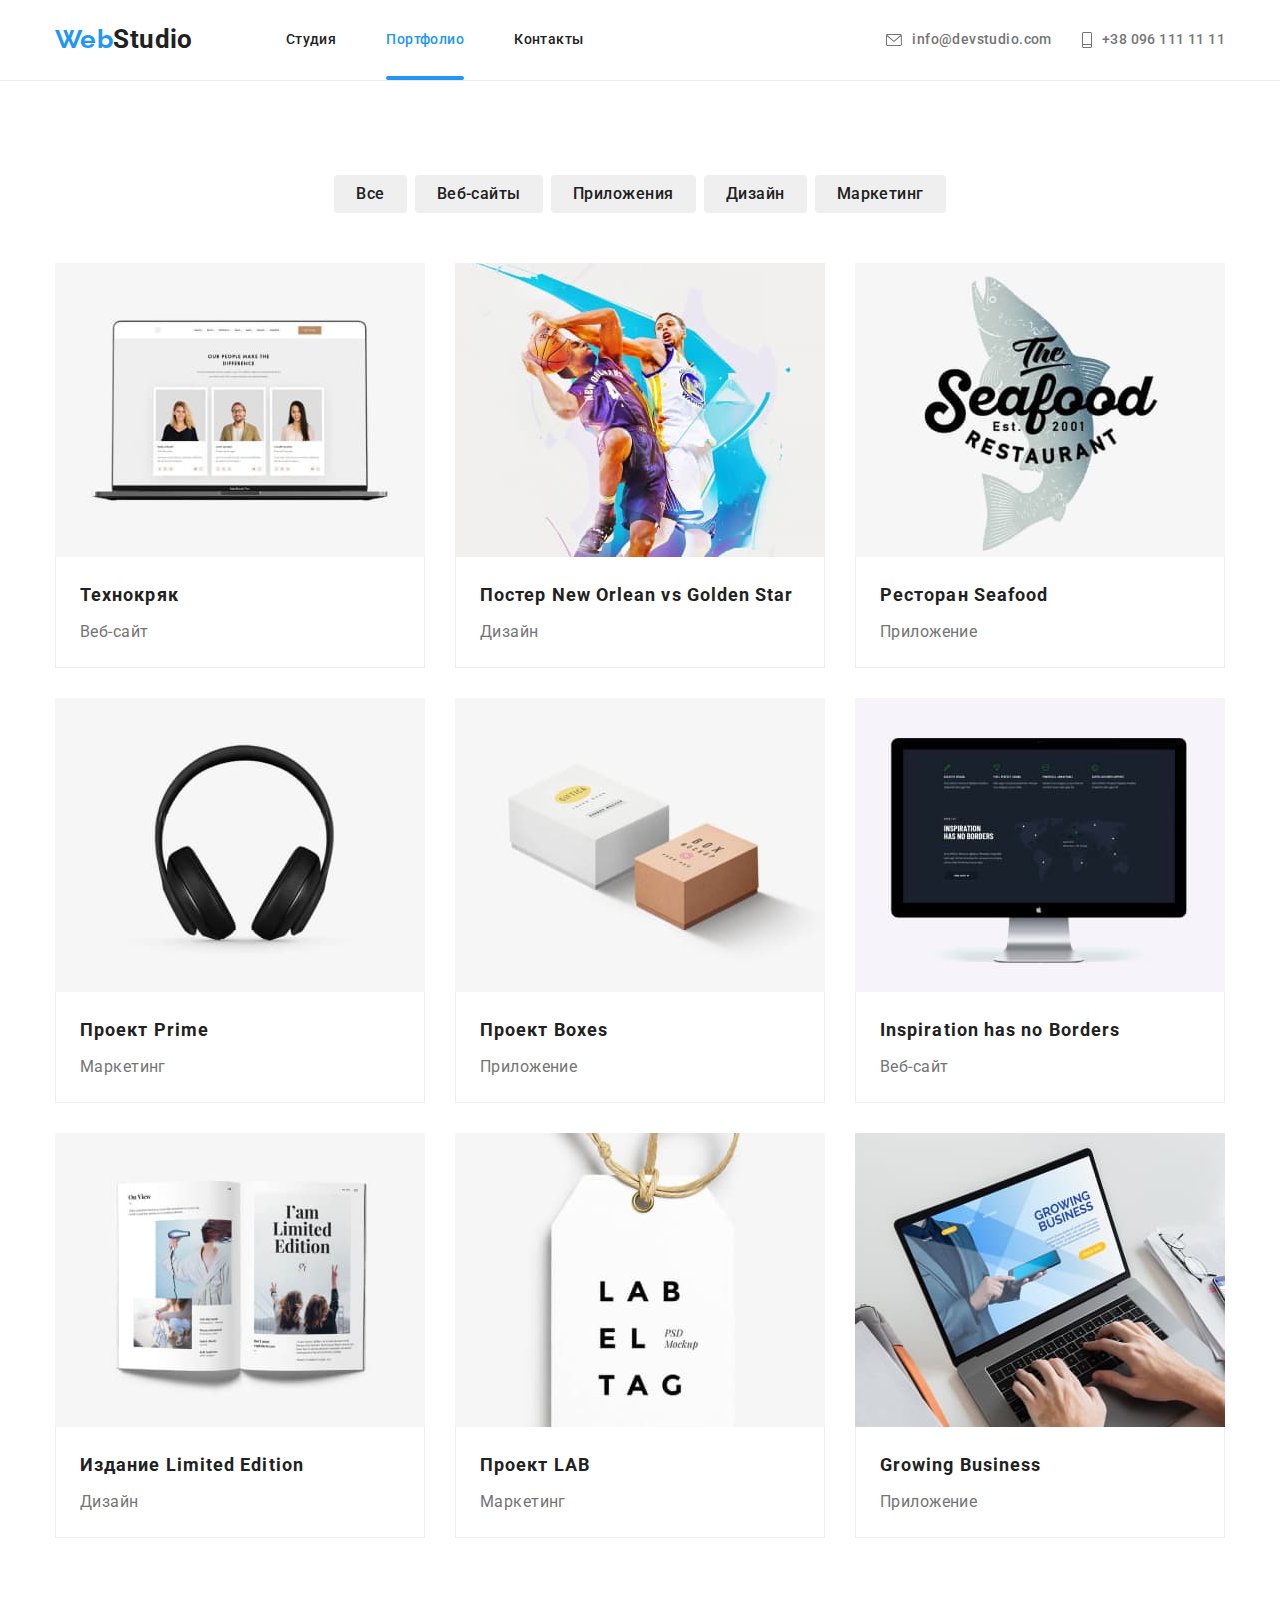
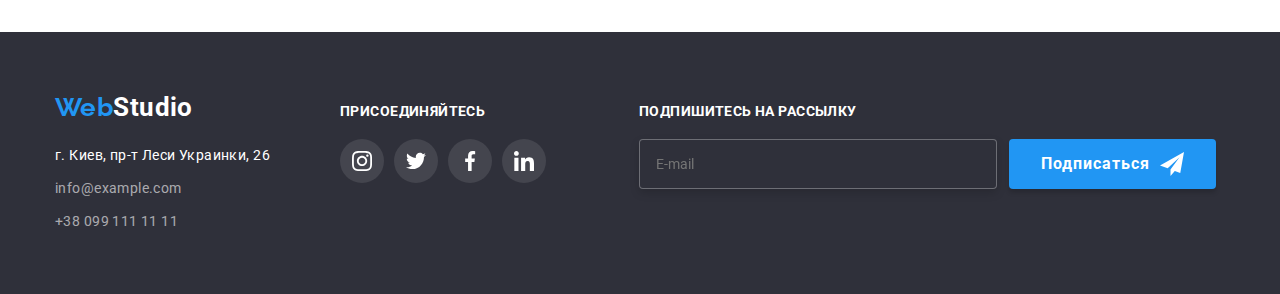
==== portfolio.html @ 6302382a "Clone homework-6" ====
<!DOCTYPE html>
<html lang="en">
<head>
    <meta charset="UTF-8">
    <meta http-equiv="X-UA-Compatible" content="IE=edge">
    <meta name="viewport" content="width=device-width, initial-scale=1.0">
    <title>Портфолио</title>
    <link rel="stylesheet" href="https://cdnjs.cloudflare.com/ajax/libs/modern-normalize/1.1.0/modern-normalize.min.css">
    <link rel="preconnect" href="https://fonts.googleapis.com">
    <link rel="preconnect" href="https://fonts.gstatic.com" crossorigin>
    <link href="https://fonts.googleapis.com/css2?family=Roboto:wght@400;500;700;900&display=swap" rel="stylesheet">
    <!--Тут вот походу трабл і не треба цього це лишнє можна кажись обєднати з фонтом Robot але поки лишу так як є-->
    <link rel="preconnect" href="https://fonts.googleapis.com">
    <link rel="preconnect" href="https://fonts.gstatic.com" crossorigin>
    <link href="https://fonts.googleapis.com/css2?family=Raleway:wght@700&family=Roboto:wght@400;500;700;900&display=swap" rel="stylesheet">
    <link rel="stylesheet" href="./css/style.css">
</head>
<body>
    <!--Шапка Сайта-->
    <header class="page-header portfolio">
        <div class="container">
            <nav class="main-nav">
                <a href="./index.html" class="logo">
                    <span class="logo-title">Web</span>Studio
                </a>

                <ul class="site-nav list">
                    <li class="item"><a href="./index.html" class="link ">Студия</a></li>
                    <li class="item"><a href="./portfolio.html" class="link current">Портфолио</a></li>
                    <li class="item"><a href="" class="link">Контакты</a></li>
                </ul>
            </nav>
            <!--Поле адресу-->
                <ul class="auth-nav list">
                    <li class="item"><a href="mailto:info@example.com" class="link adres">
                            <svg class="icon icon-email">
                                <use href="./images/symbol-defs.svg#icon-email"></use>
                            </svg>
                            info@devstudio.com</a></li>
                    <li class="item"><a href="tel:+380991111111" class="link tel">
                            <svg class="icon icon-phone">
                                <use href="./images/symbol-defs.svg#icon-phone"></use>
                            </svg>
                            +38 096 111 11 11</a></li>
                </ul>
            </div>
    </header>
    
    
    <!--Головний контент-->
    <main>
        <section class="section">
        <!--Кнопки категорій-->
        <div class="container categories-button">
            <h1 class="title primary-title">Меню Категорій</h1>
            <ul class="categories list">
                <!--Можливо не потрібно але я залишу тут-->
                <li class="item">
                    <button type="button" class="button secondary">
                        Все
                    </button>
                </li>
                <li class="item">
                    <button type="button" class="button secondary">
                        Веб-сайты
                    </button>
                </li>
                <li class="item">
                    <button type="button" class="button secondary">
                        Приложения
                    </button>
                </li>
                <li class="item">
                    <button type="button" class="button secondary">
                        Дизайн
                    </button>
                </li>
                <li class="item">
                    <button type="button" class="button secondary">
                        Маркетинг
                    </button>
                </li>
            </ul>
        </div>
        
        
        <!--Список Фото-Опис-->
        <div class="container cards-description">
            <ul class="cards list">
                <li class="item">
                    <a href="" class="card-link link">
                        <div class="card-label">
                            <img src="./images/portfolio/01.jpg" alt="Laptop" width="370">
                            
                            <p class="text">
                                Технокряк это современная площадка распространения коронавируса. Компании используют эту платформу для цифрового
                                шпионажа и атак на защищённые сервера конкурентов.
                            </p>
                        </div>

                        <div class="cards-wraper">
                            <h2 class="title">Технокряк</h2>
                            <p>Веб-сайт</p>
                        </div>
                    </a>
                </li>
                <li class="item">
                    <a href="" class="card-link link">
                        <div class="card-label">
                            <img src="./images/portfolio/02.jpg" alt="Два парня играют в баскетбол" width="370">
                            
                            <p class="text">
                                Технокряк это современная площадка распространения коронавируса. Компании используют эту платформу для цифрового
                                шпионажа и атак на защищённые сервера конкурентов.
                            </p>
                        </div>

                        <div class="cards-wraper">
                            <h2 class="title">Постер New Orlean vs Golden Star</h2>
                            <p>Дизайн</p>
                        </div>
                    </a>
                </li>
                <li class="item">
                    <a href="" class="card-link link">
                    <div class="card-label">
                        <img src="./images/portfolio/03.jpg" alt="Изображения рибы" width="370">
                    
                        <p class="text">
                            Технокряк это современная площадка распространения коронавируса. Компании используют эту платформу для цифрового
                            шпионажа и атак на защищённые сервера конкурентов.
                        </p>
                    </div>

                    <div class="cards-wraper">
                        <h2 class="title">Ресторан Seafood</h2>
                        <p>Приложение</p>
                    </div>
                    </a>
                </li>
                <li class="item">
                    <a href="" class="card-link link">
                    
                        <div class="card-label">
                            <img src="./images/portfolio/04.jpg" alt="Наушникы" width="370">
                            
                            <p class="text">
                                Технокряк это современная площадка распространения коронавируса. Компании используют эту платформу для цифрового
                                шпионажа и атак на защищённые сервера конкурентов.
                            </p>
                        </div>

                        <div class="cards-wraper">
                            <h2 class="title">Проект Prime</h2>
                            <p>Маркетинг</p>
                        </div>
                    </a>
                </li>
                <li class="item">
                    <a href="" class="card-link link">
                    <div class="card-label">
                            <img src="./images/portfolio/05.jpg" alt="Две коробкы" width="370">
                            
                            <p class="text">
                                Технокряк это современная площадка распространения коронавируса. Компании используют эту платформу для цифрового
                                шпионажа и атак на защищённые сервера конкурентов.
                            </p>
                        </div>

                        <div class="cards-wraper">
                            <h2 class="title">Проект Boxes</h2>
                            <p>Приложение</p>
                        </div>
                    </a>
                </li>
                <li class="item">
                    <a href="" class="card-link link">
                    <div class="card-label">
                            <img src="./images/portfolio/06.jpg" alt="Екран макбука" width="370">
                            
                            <p class="text">
                                Технокряк это современная площадка распространения коронавируса. Компании используют эту платформу для цифрового
                                шпионажа и атак на защищённые сервера конкурентов.
                            </p>
                        </div>
                        <div class="cards-wraper">
                            <h2 class="title">Inspiration has no Borders</h2>
                            <p>Веб-сайт</p>
                        </div>
                    </a>
                </li>
                <li class="item">
                    <a href="" class="card-link link">
                        <div class="card-label">
                            <img src="./images/portfolio/07.jpg" alt="Книга" width="370">
                            
                            <p class="text">
                                Технокряк это современная площадка распространения коронавируса. Компании используют эту платформу для цифрового
                                шпионажа и атак на защищённые сервера конкурентов.
                            </p>
                        </div>

                        <div class="cards-wraper">
                            <h2 class="title">Издание Limited Edition</h2>
                            <p>Дизайн</p>
                        </div>
                    </a>
                </li>
                <li class="item">
                    <a href="" class="card-link link">
                    <div class="card-label">
                            <img src="./images/portfolio/08.jpg" alt="Картка бренда" width="370">
            
                            <p class="text">
                                Технокряк это современная площадка распространения коронавируса. Компании используют эту платформу для цифрового
                                шпионажа и атак на защищённые сервера конкурентов.
                            </p>
                        </div>
                    <div class="cards-wraper">
                        <h2 class="title">Проект LAB</h2>
                        <p>Маркетинг</p>
                    </div>
                    </a>
                </li>
                <li class="item">
                    <a href="" class="card-link link">
                    <div class="card-label">
                            <img src="./images/portfolio/09.jpg" alt="Печатает на ноутбуке" width="370">
                            
                            <p class="text">
                                Технокряк это современная площадка распространения коронавируса. Компании используют эту платформу для цифрового
                                шпионажа и атак на защищённые сервера конкурентов.
                            </p>
                        </div>
                    <div class="cards-wraper">
                        <h2 class="title">Growing Business</h2>
                        <p>Приложение</p>
                    </div>
                    </a>
                </li>
            </ul>
        </div>
        </section>




    </main>

    <!--Футер-->
    <footer class="footer">
        <div class="container">
            <div class="logo-address">
                <a href="./index.html" class="logo">
                    <span class="logo-title">Web</span>Studio
                </a>
    
                <address class="foot">
                    <span class="footer-address">г. Киев, пр-т Леси Украинки, 26</span>
                    <a href="mailto:info@example.com" class="link adres">info@example.com</a>
                    <a href="tel:+380991111111" class="link tel">+38 099 111 11 11</a>
                </address>
            </div>
    
    
            <!--Приєднуйтесь-->
            <div class="join">
                <h2 class="title">
                    присоединяйтесь
                </h2>
    
                <ul class="join-list">
                    <a href="" class="link">
                        <svg class="icon">
                            <use href="./images/symbol-defs.svg#icon-instagram"></use>
                        </svg>
                    </a>
                    <a href="" class="link">
                        <svg class="icon">
                            <use href="./images/symbol-defs.svg#icon-twitter"></use>
                        </svg>
                    </a>
                    <a href="" class="link">
                        <svg class="icon">
                            <use href="./images/symbol-defs.svg#icon-facebook"></use>
                        </svg>
                    </a>
                    <a href="" class="link">
                        <svg class="icon">
                            <use href="./images/symbol-defs.svg#icon-linkedin"></use>
                        </svg>
                    </a>
                </ul>
            </div>

            <!--Подпишитесь-->
            <div class="submit">
                <h2 class="title">
                    подпишитесь на рассылку
                </h2>
            
                <form name="signup" class="signup">
                    <input type="email" name="email" placeholder="E-mail">
            
                    <button class="button primary" type="submit">
                        Подписаться
                        <svg class="icon">
                            <use href="./images/symbol-defs.svg#telegram"></use>
                        </svg>
                    </button>
                </form>
            </div>
            
        </div>
    </footer>
</body>
</html>
---- css/style.css ----
/* цвет основного текста */
/* вторичный цвет текста */
/* белый */
/* акцент # */
/* вторичный цвет фона ; */

/*Кольори*/
:root {
  --primary-text-color: #757575;
  --title-text-color: #212121;
  --accent-color: #2196f3;
  --primary-white-color: #ffffff;
  --secondary-bg-color: #f5f4fa;
  --first-bg-color: #2f303a;
  --footer-address-color: rgba(255, 255, 255, 0.6);
  --hero-gradient: rgba(47, 48, 58, 0.4);
  --primary-icon-color: #afb1b8;
  --secondary-icon-color: rgba(255, 255, 255, 0.1);
  --before-element-is: rgba(33, 150, 243, 1);
  --label-bg: rgba(47, 48, 58, 0.8);
  --overlay: rgba(0, 0, 0, 0.2);
  --cards-overlay: rgba(33, 150, 243, 0.9);
}

/*Шрифти для текстів та кольори*/
body {
  background-color: var(--primary-white-color);
  color: var(--primary-text-color);

  font-family: "Roboto", sans-serif;
  font-size: 14px;
  line-height: 1.71;
  letter-spacing: 0.03em;
}

/*Утиліта*/
.list {
  padding: 0;
  margin: 0;
  list-style: none;
}

.link {
  text-decoration: none;
}

img {
  display: block;
}

/*Костиль але хз як правильно забрати*/
body li {
  list-style-type: none;
}

/*Обнуляю всі відступи стандартні*/
ul {
  padding: 0px;
  margin: 0px;
}

h1,
h2,
h3,
h4,
h5,
h6 {
  margin: 0px;
}

p {
  margin: 0px;
}

.container {
  margin-left: auto;
  margin-right: auto;
  width: 1200px;
  padding-left: 15px;
  padding-right: 15px;
}

.section {
  padding-top: 94px;
  padding-bottom: 94px;
}

/*Logo*/
.logo {
  color: var(--title-text-color);
  font-family: "Roboto";
  font-weight: 700;

  font-size: 26px;
  line-height: 1.2;
  text-decoration: none;
}

.logo > span {
  color: var(--accent-color);
  font-family: "Raleway", sans-serif;
  font-weight: 700;
}

/*Header*/
.site-nav .link {
  color: var(--title-text-color);

  font-weight: 500;
  font-size: 14px;
  line-height: 1.2;
}

.site-nav .link:hover,
.site-nav .link:focus {
  color: var(--accent-color);

  transition-duration: 250ms;
  transition-timing-function: cubic-bezier(0.4, 0, 0.2, 1);
}

/*Роблю лінію під текстом*/
.site-nav .item {
  position: relative;
}

.site-nav .link::after {
  content: "";
  position: absolute;
  bottom: -28px;
  left: 0;

  width: 100%;
  border: 2px solid var(--before-element-is);
  border-radius: 2px;

  opacity: 0;
}

.site-nav .link:hover::after,
.site-nav .link:focus::after {
  opacity: 1;
}

.site-nav .link.current {
  color: var(--accent-color);
}

.site-nav .link.current::after,
.site-nav .link.current::after {
  opacity: 1;
}

.auth-nav .link {
  color: var(--primary-text-color);

  font-weight: 500;
  font-size: 14px;
  line-height: 1.2;
}

.auth-nav .link:hover,
.auth-nav .link:focus {
  color: var(--accent-color);

  transition-duration: 250ms;
  transition-timing-function: cubic-bezier(0.4, 0, 0.2, 1);
}

.page-header {
  display: flex;
  align-items: center;

  padding-top: 24px;
  padding-bottom: 25px;
}

.page-header .container {
  display: flex;
}

.main-nav {
  display: flex;
  align-items: center;
}

.main-nav .logo {
  margin-right: 93px;
}

.site-nav {
  display: flex;
}

.site-nav .item {
  margin-right: 50px;
}

.site-nav .item:last-child {
  margin-right: 0px;
}

.auth-nav {
  display: flex;

  align-items: center;

  margin-left: auto;
}

.auth-nav .item {
  margin-right: 30px;
}

.auth-nav .item:last-child {
  margin-right: 0px;
}

/*Hero*/
.hero {
  text-align: center;
}

.hero-title {
  /*Поміняти колір на білий коли буде фон*/
  color: var(--primary-white-color);

  font-weight: 900;
  font-size: 44px;
  line-height: 1.36;
  letter-spacing: 0.06em;
  text-transform: uppercase;

  margin-bottom: 30px;
}

.hero {
  max-width: 1600px;
  height: 600px;
  margin-right: auto;
  margin-left: auto;

  background-image: linear-gradient(
      to right,
      var(--hero-gradient),
      var(--hero-gradient)
    ),
    url("../images/hero/Img.jpg");
}

.hero-container {
  padding-top: 200px;
  padding-bottom: 200px;
}

/*Оформлюю кнопку головну*/
.button {
  color: var(--primary-white-color);

  font-weight: 700;
  font-size: 16px;
  line-height: 1.875;
  letter-spacing: 0.06em;
  text-decoration: none;
}

.button.primary {
  background-color: var(--accent-color);
  padding: 10px 32px;
}

.button.primary:hover {
  cursor: pointer;

  transition-duration: 250ms;
  transition-timing-function: cubic-bezier(0.4, 0, 0.2, 1);
}

.button.primary {
  box-shadow: 0px 4px 4px rgba(0, 0, 0, 0.15);
}

/*Оформлення button type=button*/
button {
  border: 0px;
  border-radius: 4px;
}

/*Оформляю кнопку другорядну*/
.button.secondary {
  padding: 6px 22px;
  font-weight: 500;
  line-height: 1.62;
  letter-spacing: 0.03em;

  color: var(--title-text-color);
}

.button.secondary:hover,
.button.secondary:focus {
  background-color: var(--accent-color);
  color: var(--primary-white-color);

  box-shadow: 0px 3px 1px rgba(0, 0, 0, 0.1), 0px 1px 2px rgba(0, 0, 0, 0.08),
    0px 2px 2px rgba(0, 0, 0, 0.12);

  cursor: pointer;

  transition-duration: 250ms;
  transition-timing-function: cubic-bezier(0.4, 0, 0.2, 1);
}

/*Title*/
.title {
  color: var(--title-text-color);

  font-weight: 700;
}

/*Description*/
.description .title {
  font-size: 14px;
  line-height: 1.14;
  text-transform: uppercase;
}

.description.section {
  padding-bottom: 0px;
}

.description-list > li {
  text-decoration: none;
}

.description-list {
  display: flex;
}

.description-list .title {
  margin-bottom: 10px;
}

.description-list .item {
  margin-right: 30px;

  max-width: 270px;
}

.description-list .item:last-child {
  margin-right: 0px;
}

/*What We Do*/
.whatwedo .title,
.team .team-title {
  font-size: 36px;
  line-height: 1.16;
  text-align: center;
}

.whatwedo .title {
  margin-bottom: 50px;
}

.whatwedo-list {
  display: flex;
}

.whatwedo-list .item {
  margin-right: 30px;
}

.whatwedo-list .item:last-child {
  margin-right: 0px;
}

/*Label*/
.whatwedo-list .label-title {
  font-size: 14px;
  line-height: 1.14;
  text-transform: uppercase;
  color: var(--primary-white-color);
}

.whatwedo-list .item {
  position: relative;
}

.whatwedo-list .label {
  display: flex;
  align-items: center;
  justify-content: center;
  height: 70px;
  width: 100%;

  position: absolute;
  bottom: 0;
  background-color: var(--label-bg);
}

/*Team*/
.team-list .title {
  font-weight: 500;
  font-size: 16px;
  line-height: 1.18;
}

.team {
  background-color: var(--secondary-bg-color);
}

.team-title {
  margin-bottom: 50px;
}

.team-list {
  display: flex;
}

.team-list .item {
  margin-right: 30px;

  background-color: #fff;

  box-shadow: 0px 1px 3px rgba(0, 0, 0, 0.12), 0px 1px 1px rgba(0, 0, 0, 0.14),
    0px 2px 1px rgba(0, 0, 0, 0.2);
  border-radius: 0px 0px 4px 4px;
}

.team-list .item:last-child {
  margin-right: 0px;
}

.team-list .title {
  text-align: center;

  margin-bottom: 10px;
}

.team-list .text {
  text-align: center;
}

.team-item-wraper {
  padding-top: 30px;
  padding-bottom: 30px;
}

.team-list

/*Footer*/
/*От тут напевно неправильно Можливо це мало бути зверху загально для всіх але поки так*/
.footer .link,
.footer .link {
  color: var(--footer-address-color);
}

/*Можливо так треба можливо ні поки лишу так як є*/

.footer .link:hover,
.footer .link:focus {
  color: var(--accent-color);

  transition-duration: 250ms;
  transition-timing-function: cubic-bezier(0.4, 0, 0.2, 1);
}

.footer-address,
.footer .logo {
  color: var(--primary-white-color);
}

.footer {
  background-color: var(--first-bg-color);
}

.foot {
  max-width: 231px;
  font-weight: 400;
  font-style: normal;

  margin-top: 20px;
}

.footer {
  padding-top: 60px;
  padding-bottom: 60px;
}

/*Портфолио Portfolio Style*/

/*Лінія*/
header {
  border-bottom: 1px solid #ececec;
}

/*Вирубую заголовок*/
.primary-title {
  display: none;
}

.foot .link.adres {
  display: inherit;

  margin-top: 9px;
  margin-bottom: 9px;
}

/*Title*/
.cards .title {
  font-size: 18px;
  line-height: 2;
  letter-spacing: 0.06em;
}

.cards p {
  font-size: 16px;
  line-height: 1.87;
}

.categories-button .categories {
  display: flex;
  justify-content: center;

  margin-bottom: 50px;
}

.cards {
  margin-top: -30px;
}

.categories .item {
  margin-right: 8px;
}

.categories .item:last-child {
  margin-right: 0px;
}

.cards {
  display: flex;
  flex-wrap: wrap;
}

.cards .item {
  margin-right: 30px;
  margin-top: 30px;
}

.cards .item:nth-child(3n + 3) {
  margin-right: 0px;
}

.cards .item:hover {
  box-shadow: 0px 1px 1px rgba(0, 0, 0, 0.12), 0px 4px 4px rgba(0, 0, 0, 0.06),
    1px 4px 6px rgba(0, 0, 0, 0.16);

  cursor: pointer;

  transition-duration: 250ms;
  transition-timing-function: cubic-bezier(0.4, 0, 0.2, 1);
}

.cards .cards-wraper {
  padding: 20px 24px 20px 24px;

  border: 1px solid #eeeeee;
  border-top: none;
}

.cards-wraper .title {
  margin-bottom: 4px;
}

/*Позбуваюсь зазора зверху*/
.cards img {
  display: block;
  max-width: 100%;
  height: auto;
}

/*Оформлення іконок SVG*/
.auth-nav .icon {
  fill: var(--primary-text-color);
}
.auth-nav .icon-email {
  width: 16px;
  height: 12px;

  margin-right: 10px;
}

.auth-nav .icon-phone {
  width: 10px;
  height: 16px;

  margin-right: 10px;
}

.auth-nav .link:hover .icon,
.auth-nav .link:focus .icon {
  fill: var(--accent-color);

  transition-duration: 250ms;
  transition-timing-function: cubic-bezier(0.4, 0, 0.2, 1);
}

/*Description Label*/
.des-label {
  width: 270px;
  height: 120px;

  background-color: var(--secondary-bg-color);

  margin-bottom: 30px;
}

.des-label .icon {
  width: 70px;
  height: 70px;
  position: relative;

  top: 25px;
  left: 100px;
}

.team-list .text {
  margin-bottom: 16px;
}

/*Social Icon*/
.social {
  display: flex;

  padding-right: 32px;
  padding-left: 32px;
}

.social a {
  width: 44px;
  height: 44px;

  display: flex;
  justify-content: center;
  align-items: center;
}

.social a {
  margin-right: 10px;
}

.social a:last-child {
  margin-right: 0px;
}

.social .icon {
  width: 20px;
  height: 20px;

  fill: var(--primary-icon-color);
}

.social a:hover,
.social a:focus {
  background-color: var(--accent-color);

  border-radius: 50%;

  cursor: pointer;

  transition-duration: 250ms;
  transition-timing-function: cubic-bezier(0.4, 0, 0.2, 1);
}

.social a:hover .icon,
.social a:focus .icon {
  fill: var(--primary-white-color);
}

/*Clients*/
.clients .title {
  font-size: 36px;
  line-height: 1.16;
  text-align: center;

  margin-bottom: 50px;
}

.clients {
  padding-top: 91px;
  padding-bottom: 94px;
}

.clients-logo {
  display: flex;
}

.clients-logo .logo {
  width: 106px;
  height: 60px;
}

.logo {
  fill: var(--primary-icon-color);
}

.clients-logo .link {
  width: 170px;
  height: 92px;
  border: 1px solid var(--primary-icon-color);
  border-radius: 4px;

  display: flex;
  justify-content: center;
  align-items: center;
}

.clients-logo .link:hover .logo,
.clients-logo .link:focus .logo {
  fill: var(--accent-color);

  transition-duration: 250ms;
  transition-timing-function: cubic-bezier(0.4, 0, 0.2, 1);
}

.clients-logo .link:hover,
.clients-logo .link:focus {
  border-color: var(--accent-color);

  transition-duration: 250ms;
  transition-timing-function: cubic-bezier(0.4, 0, 0.2, 1);
}

.clients-logo a {
  margin-right: 30px;
}

.clients-logo a:last-child {
  margin-right: 0px;
}

/*Join*/
.join .title {
  color: var(--primary-white-color);

  font-size: 14px;
  line-height: 16px;
  text-transform: uppercase;

  margin-bottom: 20px;
}

.join-list {
  display: flex;
}

.join .icon {
  width: 20px;
  height: 20px;

  fill: var(--primary-white-color);
}

.join a {
  width: 44px;
  height: 44px;
  border-radius: 50%;

  background-color: var(--secondary-icon-color);

  display: flex;
  justify-content: center;
  align-items: center;
}

.join a:hover,
.join a:focus {
  background-color: var(--accent-color);

  transition-duration: 250ms;
  transition-timing-function: cubic-bezier(0.4, 0, 0.2, 1);
}

.join a {
  margin-right: 10px;
}

.join a:last-child {
  margin-right: 0px;
}

/*Якось рівняю всю цю діч у футері*/
.footer .container {
  display: flex;

  align-items: baseline;
}

.footer .logo-address {
  margin-right: 70px;
}

/*Рівняю телефоні текст*/
.auth-nav .link {
  display: flex;
  align-items: center;
}

/*Модальне Вікно*/
.hero .backdrop {
  position: fixed;
  top: 0;
  left: 0;
  width: 100%;
  height: 100%;
  z-index: 10;

  background-color: var(--overlay);

  transition-duration: 250ms;
  transition-timing-function: cubic-bezier(0.4, 0, 0.2, 1);
}

.hero .backdrop.is-hidden {
  opacity: 0;
  pointer-events: none;
}

.hero .modal {
  position: absolute;
  top: 50%;
  left: 50%;
  transform: translate(-50%, -50%);

  width: 528px;

  background-color: var(--primary-white-color);
  box-shadow: 0px 1px 3px rgba(0, 0, 0, 0.12), 0px 1px 1px rgba(0, 0, 0, 0.14),
    0px 2px 1px rgba(0, 0, 0, 0.2);
  border-radius: 4px;
}

/*Кнопка закриття модалки*/
.modal-close {
  position: absolute;
  top: 8px;
  right: 8px;
  width: 30px;
  height: 30px;

  background-color: #fff;
  border: 1px solid rgba(0, 0, 0, 0.1);
  border-radius: 50%;
}

.modal .icon.close {
  position: relative;
  top: 9px;
  left: 9px;
  transform: translate(-8px, -7px);

  width: 11px;
  height: 11px;

  cursor: pointer;
}

/*Портфоліо Card-label*/
.card-label .text {
  width: 370px;

  color: var(--primary-white-color);

  font-size: 18px;
  line-height: 28px;

  padding-top: 63px;
  padding-left: 24px;
  padding-right: 24px;
  padding-bottom: 63px;
}

.card-link {
  position: relative;
}

.card-label {
  height: 294px;

  overflow: hidden;
}

.card-label .text {
  background-color: var(--cards-overlay);

  transition-duration: 250ms;
  transition-timing-function: cubic-bezier(0.4, 0, 0.2, 1);
}

.cards .item:hover .card-label .text {
  transform: translateY(-294px);
}

/*Даю колір який мені треба*/
.cards-wraper p {
  color: var(--primary-text-color);
}

/*Футер форма підписки*/
.submit .icon {
  width: 24px;
  height: 24px;
  margin-left: 10px;
}

.submit .button.primary {
  display: flex;
  align-items: center;
}

.submit .signup {
  display: flex;
}

.signup input {
  margin-right: 12px;

  width: 358px;
  height: 50px;

  border: 1px solid rgba(255, 255, 255, 0.3);
  box-sizing: border-box;
  filter: drop-shadow(0px 4px 4px rgba(0, 0, 0, 0.15));
  border-radius: 4px;

  background-color: var(--first-bg-color);

  color: #fff;

  padding-left: 16px;
}

.submit .title {
  color: var(--primary-white-color);
  font-size: 14px;
  line-height: 16px;
  text-transform: uppercase;
  margin-bottom: 20px;
}

.footer .join {
  margin-right: 93px;
}

/*Modal*/
.modal .title {
  padding-top: 40px;

  margin-bottom: 12px;
  font-size: 20px;
  line-height: 23px;
  letter-spacing: 0.03em;
}

.modal-list .item {
  margin-bottom: 10px;
}

.modal-list .item:last-child {
  margin-bottom: 20px;
}

.modal .button.primary {
  margin-top: 30px;
}

.modal-list .item {
  position: relative;
}

.modal-list input {
  border: 1px solid rgba(33, 33, 33, 0.2);
  box-sizing: border-box;
  border-radius: 4px;

  width: 448px;
  height: 40px;

  padding-left: 42px;
}

.modal-form {
  width: 448px;
  margin-right: auto;
  margin-left: auto;
}

.modal .icon {
  width: 18px;
  height: 18px;

  position: absolute;
  top: 35px;
  left: 12px;
}

.modal .coment {
  padding-left: 16px;
}

.modal .modal-close:focus .icon,
.modal .modal-close:hover .icon {
  fill: var(--accent-color);

  transition-duration: 250ms;
  transition-timing-function: cubic-bezier(0.4, 0, 0.2, 1);
}

.modal input:focus + .icon {
  fill: var(--accent-color);
}

.modal .checkbox-link {
  color: var(--accent-color);
}

.modal .coment {
  height: 120px;

  padding-bottom: 80px;
}

.modal .item {
  text-align: left;
}

.modal .modal-close {
  cursor: pointer;
}

.modal .checkbox {
  -webkit-appearance: none;
  -moz-appearance: none;
  appearance: none;
}

/*  border: 2px solid var(--title-text-color);
  height: 15px;
  width: 16px;*/

.modal .icon-checkbox {
  width: 16px;
  height: 15px;

  position: absolute;

  border: 2px solid var(--title-text-color);
  border-radius: 2px;
  margin-left: -24px;
}

.modal .label-check {
  padding-left: 24px;
  margin-left: 12px;

  display: flex;
  align-items: center;
}

.modal .checkbox:checked + .icon-checkbox {
  border: 2px solid var(--accent-color);
  background-color: var(--accent-color);

  background-image: url(../images/full-check.svg);
  background-size: contain;
  background-origin: border-box;

  filter: drop-shadow(0px 4px 4px rgba(0, 0, 0, 0.25));
}

.modal input:hover {
  cursor: pointer;
}

.modal .label-check:hover {
  cursor: pointer;
}

.modal .button.primary {
  width: 200px;
}

.modal-form {
  padding-bottom: 40px;
}
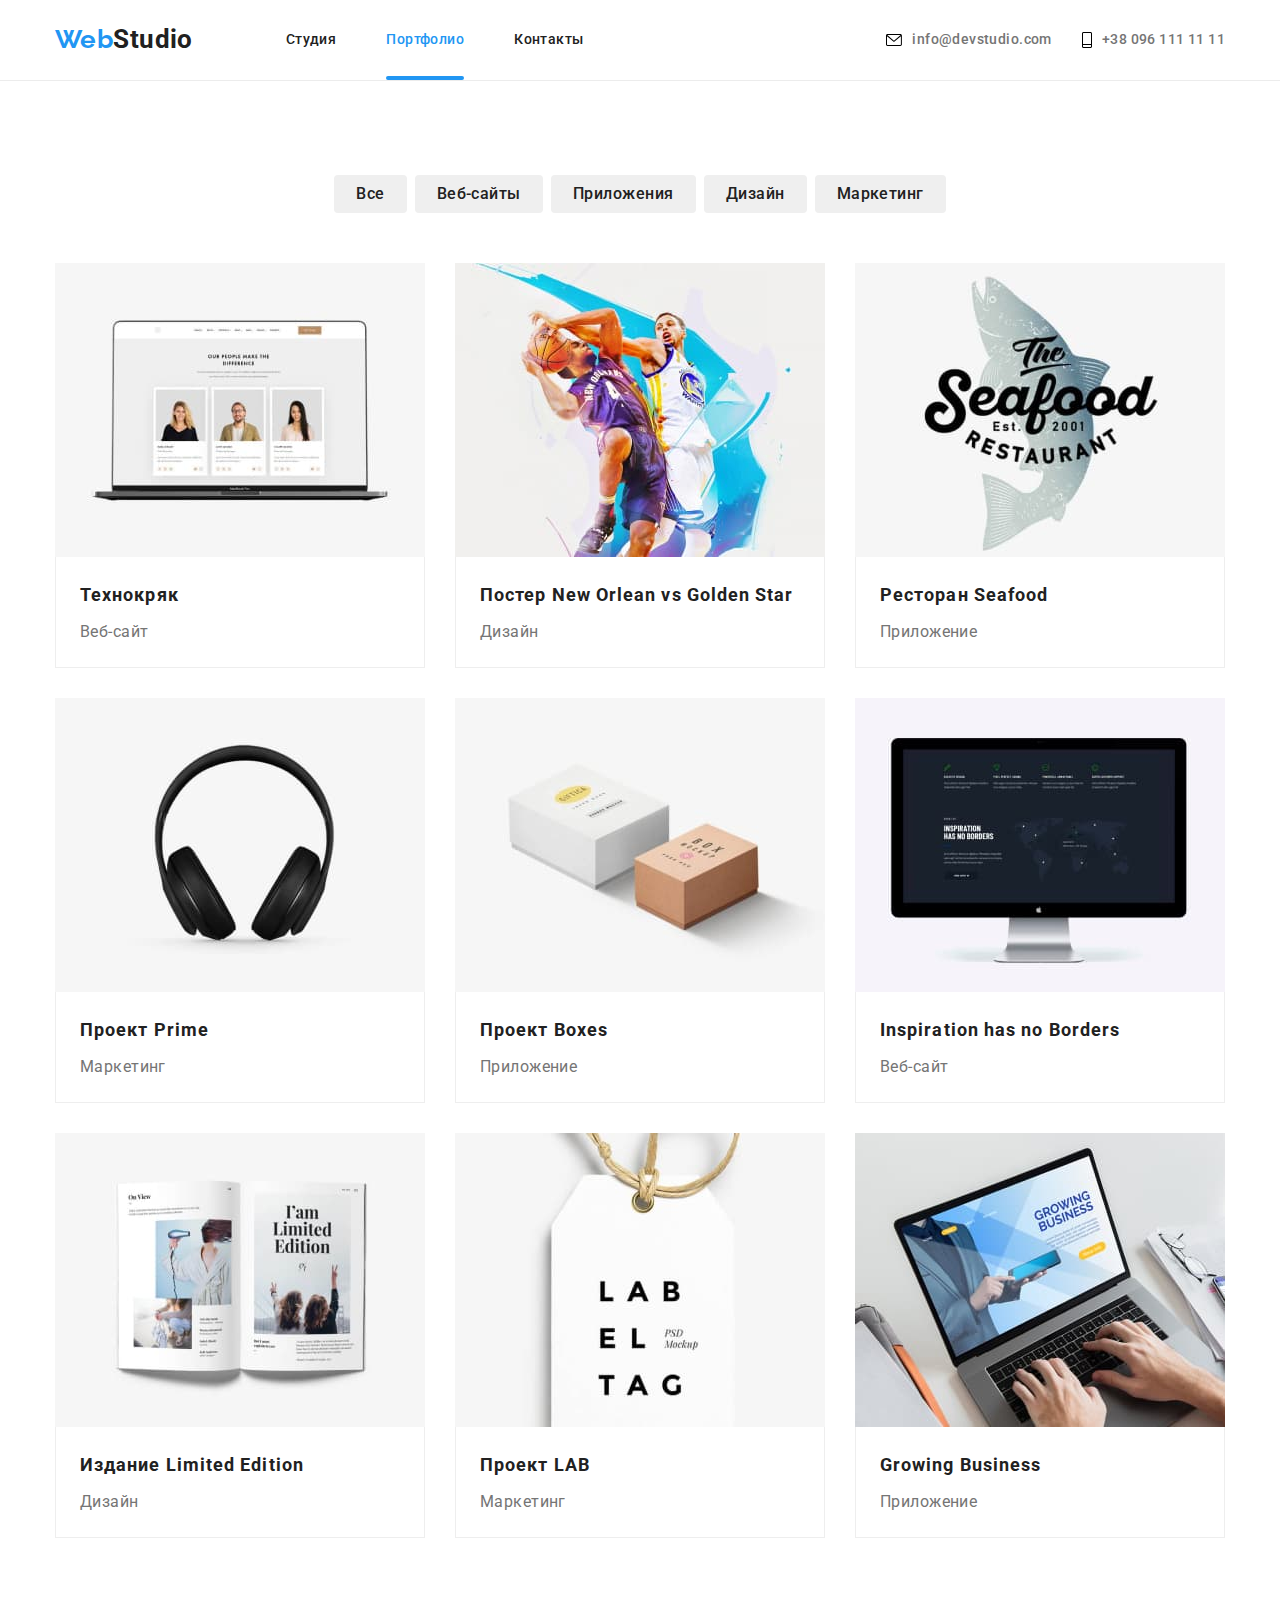
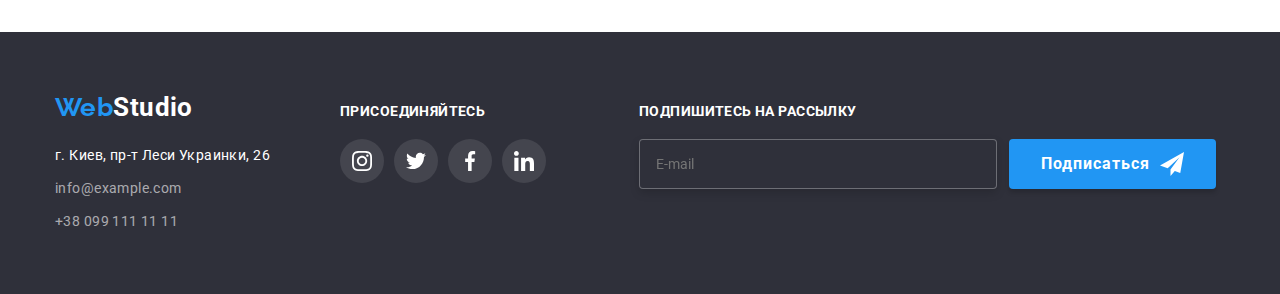
==== commit 1c3cef39: "Переніс весь css в sass" ====
--- a/portfolio.html
+++ b/portfolio.html
@@ -13,7 +13,7 @@
     <link rel="preconnect" href="https://fonts.googleapis.com">
     <link rel="preconnect" href="https://fonts.gstatic.com" crossorigin>
     <link href="https://fonts.googleapis.com/css2?family=Raleway:wght@700&family=Roboto:wght@400;500;700;900&display=swap" rel="stylesheet">
-    <link rel="stylesheet" href="./css/style.css">
+    <link rel="stylesheet" href="./sass/main.css">
 </head>
 <body>
     <!--Шапка Сайта-->
--- a/sass/main.css
+++ b/sass/main.css
@@ -0,0 +1,1093 @@
+@charset "UTF-8";
+/*Colors*/
+/*Шрифти для текстів та кольори*/
+body {
+  background-color: #ffffff;
+  color: #757575;
+  font-family: "Roboto", sans-serif;
+  font-size: 14px;
+  line-height: 1.71;
+  letter-spacing: 0.03em;
+}
+
+/*Утиліти*/
+.list {
+  padding: 0;
+  margin: 0;
+  list-style: none;
+}
+
+.link {
+  text-decoration: none;
+}
+
+img {
+  display: block;
+}
+
+body li {
+  list-style-type: none;
+}
+
+/*Обнуляю всі відступи стандартні*/
+ul {
+  padding: 0px;
+  margin: 0px;
+}
+
+h1,
+h2,
+h3,
+h4,
+h5,
+h6 {
+  margin: 0px;
+}
+
+p {
+  margin: 0px;
+}
+
+/*Розміри контейнера*/
+.container {
+  margin-left: auto;
+  margin-right: auto;
+  width: 1200px;
+  padding-left: 15px;
+  padding-right: 15px;
+}
+
+/*Падінги для секцій*/
+.section {
+  padding-top: 94px;
+  padding-bottom: 94px;
+}
+
+/*Title*/
+.title {
+  color: #212121;
+  font-weight: 700;
+}
+
+/*Оформлюю кнопку головну*/
+.button {
+  color: #ffffff;
+  font-weight: 700;
+  font-size: 16px;
+  line-height: 1.875;
+  letter-spacing: 0.06em;
+  text-decoration: none;
+}
+
+.button.primary {
+  background-color: #2196f3;
+  padding: 10px 32px;
+}
+
+.button.primary:hover {
+  cursor: pointer;
+  -webkit-transition-duration: 250ms;
+          transition-duration: 250ms;
+  -webkit-transition-timing-function: cubic-bezier(0.4, 0, 0.2, 1);
+          transition-timing-function: cubic-bezier(0.4, 0, 0.2, 1);
+}
+
+.button.primary {
+  -webkit-box-shadow: 0px 4px 4px rgba(0, 0, 0, 0.15);
+          box-shadow: 0px 4px 4px rgba(0, 0, 0, 0.15);
+}
+
+/*Оформлення button type=button*/
+button {
+  border: 0px;
+  border-radius: 4px;
+}
+
+/*Оформляю кнопку другорядну*/
+.button.secondary {
+  padding: 6px 22px;
+  font-weight: 500;
+  line-height: 1.62;
+  letter-spacing: 0.03em;
+  color: #212121;
+}
+
+.button.secondary:hover,
+.button.secondary:focus {
+  background-color: #2196f3;
+  color: #ffffff;
+  -webkit-box-shadow: 0px 3px 1px rgba(0, 0, 0, 0.1), 0px 1px 2px rgba(0, 0, 0, 0.08), 0px 2px 2px rgba(0, 0, 0, 0.12);
+          box-shadow: 0px 3px 1px rgba(0, 0, 0, 0.1), 0px 1px 2px rgba(0, 0, 0, 0.08), 0px 2px 2px rgba(0, 0, 0, 0.12);
+  cursor: pointer;
+  -webkit-transition-duration: 250ms;
+          transition-duration: 250ms;
+  -webkit-transition-timing-function: cubic-bezier(0.4, 0, 0.2, 1);
+          transition-timing-function: cubic-bezier(0.4, 0, 0.2, 1);
+}
+
+/*Social Icon FOR TEAM SECTION*/
+.social {
+  display: -webkit-box;
+  display: -ms-flexbox;
+  display: flex;
+  padding-right: 32px;
+  padding-left: 32px;
+}
+
+.social a {
+  width: 44px;
+  height: 44px;
+  display: -webkit-box;
+  display: -ms-flexbox;
+  display: flex;
+  -webkit-box-pack: center;
+      -ms-flex-pack: center;
+          justify-content: center;
+  -webkit-box-align: center;
+      -ms-flex-align: center;
+          align-items: center;
+}
+
+.social a {
+  margin-right: 10px;
+}
+
+.social a:last-child {
+  margin-right: 0px;
+}
+
+.social .icon {
+  width: 20px;
+  height: 20px;
+  fill: #afb1b8;
+}
+
+.social a:hover,
+.social a:focus {
+  background-color: #2196f3;
+  border-radius: 50%;
+  cursor: pointer;
+  -webkit-transition-duration: 250ms;
+          transition-duration: 250ms;
+  -webkit-transition-timing-function: cubic-bezier(0.4, 0, 0.2, 1);
+          transition-timing-function: cubic-bezier(0.4, 0, 0.2, 1);
+}
+
+.social a:hover .icon,
+.social a:focus .icon {
+  fill: #ffffff;
+}
+
+/*Logo*/
+.logo {
+  color: #212121;
+  font-family: "Roboto";
+  font-weight: 700;
+  font-size: 26px;
+  line-height: 1.2;
+  text-decoration: none;
+}
+
+.logo > span {
+  color: #2196f3;
+  font-family: "Raleway", sans-serif;
+  font-weight: 700;
+}
+
+/*Header*/
+.site-nav .link {
+  color: #212121;
+  font-weight: 500;
+  font-size: 14px;
+  line-height: 1.2;
+}
+
+.site-nav .link:hover,
+.site-nav .link:focus {
+  color: #2196f3;
+  -webkit-transition-duration: 250ms;
+          transition-duration: 250ms;
+  -webkit-transition-timing-function: cubic-bezier(0.4, 0, 0.2, 1);
+          transition-timing-function: cubic-bezier(0.4, 0, 0.2, 1);
+}
+
+/*Роблю лінію під текстом*/
+header {
+  border-bottom: 1px solid #ececec;
+}
+
+.site-nav .item {
+  position: relative;
+}
+
+.site-nav .link::after {
+  content: "";
+  position: absolute;
+  bottom: -28px;
+  left: 0;
+  width: 100%;
+  border: 2px solid #2196f3;
+  border-radius: 2px;
+  opacity: 0;
+}
+
+.site-nav .link:hover::after,
+.site-nav .link:focus::after {
+  opacity: 1;
+}
+
+.site-nav .link.current {
+  color: #2196f3;
+}
+
+.site-nav .link.current::after,
+.site-nav .link.current::after {
+  opacity: 1;
+}
+
+.site-nav {
+  display: -webkit-box;
+  display: -ms-flexbox;
+  display: flex;
+}
+
+.site-nav .item {
+  margin-right: 50px;
+}
+
+.site-nav .item:last-child {
+  margin-right: 0px;
+}
+
+/*Auth-nav*/
+.auth-nav .link {
+  color: #757575;
+  font-weight: 500;
+  font-size: 14px;
+  line-height: 1.2;
+}
+
+.auth-nav .link:hover,
+.auth-nav .link:focus {
+  color: #2196f3;
+  -webkit-transition-duration: 250ms;
+          transition-duration: 250ms;
+  -webkit-transition-timing-function: cubic-bezier(0.4, 0, 0.2, 1);
+          transition-timing-function: cubic-bezier(0.4, 0, 0.2, 1);
+}
+
+.auth-nav {
+  display: -webkit-box;
+  display: -ms-flexbox;
+  display: flex;
+  -webkit-box-align: center;
+      -ms-flex-align: center;
+          align-items: center;
+  margin-left: auto;
+}
+
+.auth-nav .item {
+  margin-right: 30px;
+}
+
+.auth-nav .item:last-child {
+  margin-right: 0px;
+}
+
+/*Рівняю телефоні текст*/
+.auth-nav .link {
+  display: -webkit-box;
+  display: -ms-flexbox;
+  display: flex;
+  -webkit-box-align: center;
+      -ms-flex-align: center;
+          align-items: center;
+}
+
+/*Page Header*/
+.page-header {
+  display: -webkit-box;
+  display: -ms-flexbox;
+  display: flex;
+  -webkit-box-align: center;
+      -ms-flex-align: center;
+          align-items: center;
+  padding-top: 24px;
+  padding-bottom: 25px;
+}
+
+.page-header .container {
+  display: -webkit-box;
+  display: -ms-flexbox;
+  display: flex;
+}
+
+/*Main-Nav*/
+.main-nav {
+  display: -webkit-box;
+  display: -ms-flexbox;
+  display: flex;
+  -webkit-box-align: center;
+      -ms-flex-align: center;
+          align-items: center;
+}
+
+.main-nav .logo {
+  margin-right: 93px;
+}
+
+/*Оформлення іконок SVG*/
+.auth-nav .icon {
+  fill: var(--primary-text-color);
+}
+
+.auth-nav .icon-email {
+  width: 16px;
+  height: 12px;
+  margin-right: 10px;
+}
+
+.auth-nav .icon-phone {
+  width: 10px;
+  height: 16px;
+  margin-right: 10px;
+}
+
+.auth-nav .link:hover .icon,
+.auth-nav .link:focus .icon {
+  fill: var(--accent-color);
+  -webkit-transition-duration: 250ms;
+          transition-duration: 250ms;
+  -webkit-transition-timing-function: cubic-bezier(0.4, 0, 0.2, 1);
+          transition-timing-function: cubic-bezier(0.4, 0, 0.2, 1);
+}
+
+/*Hero*/
+.hero {
+  text-align: center;
+}
+
+.hero-title {
+  color: #ffffff;
+  font-weight: 900;
+  font-size: 44px;
+  line-height: 1.36;
+  letter-spacing: 0.06em;
+  text-transform: uppercase;
+  margin-bottom: 30px;
+}
+
+.hero {
+  max-width: 1600px;
+  height: 600px;
+  margin-right: auto;
+  margin-left: auto;
+  background-image: -webkit-gradient(linear, left top, right top, from(rgba(47, 48, 58, 0.4)), to(rgba(47, 48, 58, 0.4))), url("../images/hero/Img.jpg");
+  background-image: linear-gradient(to right, rgba(47, 48, 58, 0.4), rgba(47, 48, 58, 0.4)), url("../images/hero/Img.jpg");
+}
+
+.hero-container {
+  padding-top: 200px;
+  padding-bottom: 200px;
+}
+
+/*Description*/
+.description .title {
+  font-size: 14px;
+  line-height: 1.14;
+  text-transform: uppercase;
+}
+
+.description.section {
+  padding-bottom: 0px;
+}
+
+.description-list > li {
+  text-decoration: none;
+}
+
+.description-list {
+  display: -webkit-box;
+  display: -ms-flexbox;
+  display: flex;
+}
+
+.description-list .title {
+  margin-bottom: 10px;
+}
+
+.description-list .item {
+  margin-right: 30px;
+  max-width: 270px;
+}
+
+.description-list .item:last-child {
+  margin-right: 0px;
+}
+
+/*Description Label*/
+.des-label {
+  width: 270px;
+  height: 120px;
+  background-color: #f5f4fa;
+  margin-bottom: 30px;
+}
+
+.des-label .icon {
+  width: 70px;
+  height: 70px;
+  position: relative;
+  top: 25px;
+  left: 100px;
+}
+
+/*What We Do*/
+.whatwedo .title,
+.team .team-title {
+  font-size: 36px;
+  line-height: 1.16;
+  text-align: center;
+}
+
+.whatwedo .title {
+  margin-bottom: 50px;
+}
+
+.whatwedo-list {
+  display: -webkit-box;
+  display: -ms-flexbox;
+  display: flex;
+}
+
+.whatwedo-list .item {
+  margin-right: 30px;
+}
+
+.whatwedo-list .item:last-child {
+  margin-right: 0px;
+}
+
+/*Label*/
+.whatwedo-list .label-title {
+  font-size: 14px;
+  line-height: 1.14;
+  text-transform: uppercase;
+  color: #ffffff;
+}
+
+.whatwedo-list .item {
+  position: relative;
+}
+
+.whatwedo-list .label {
+  display: -webkit-box;
+  display: -ms-flexbox;
+  display: flex;
+  -webkit-box-align: center;
+      -ms-flex-align: center;
+          align-items: center;
+  -webkit-box-pack: center;
+      -ms-flex-pack: center;
+          justify-content: center;
+  height: 70px;
+  width: 100%;
+  position: absolute;
+  bottom: 0;
+  background-color: rgba(47, 48, 58, 0.8);
+}
+
+/*Team*/
+.team-list .title {
+  font-weight: 500;
+  font-size: 16px;
+  line-height: 1.18;
+}
+
+.team {
+  background-color: #f5f4fa;
+}
+
+.team-title {
+  margin-bottom: 50px;
+}
+
+.team-list {
+  display: -webkit-box;
+  display: -ms-flexbox;
+  display: flex;
+}
+
+.team-list .item {
+  margin-right: 30px;
+  background-color: #fff;
+  -webkit-box-shadow: 0px 1px 3px rgba(0, 0, 0, 0.12), 0px 1px 1px rgba(0, 0, 0, 0.14), 0px 2px 1px rgba(0, 0, 0, 0.2);
+          box-shadow: 0px 1px 3px rgba(0, 0, 0, 0.12), 0px 1px 1px rgba(0, 0, 0, 0.14), 0px 2px 1px rgba(0, 0, 0, 0.2);
+  border-radius: 0px 0px 4px 4px;
+}
+
+.team-list .item:last-child {
+  margin-right: 0px;
+}
+
+.team-list .title {
+  text-align: center;
+  margin-bottom: 10px;
+}
+
+.team-list .text {
+  text-align: center;
+}
+
+.team-item-wraper {
+  padding-top: 30px;
+  padding-bottom: 30px;
+}
+
+.team-list .text {
+  margin-bottom: 16px;
+}
+
+/*Clients*/
+.clients .title {
+  font-size: 36px;
+  line-height: 1.16;
+  text-align: center;
+  margin-bottom: 50px;
+}
+
+.clients {
+  padding-top: 91px;
+  padding-bottom: 94px;
+}
+
+.clients-logo {
+  display: -webkit-box;
+  display: -ms-flexbox;
+  display: flex;
+}
+
+.clients-logo .logo {
+  width: 106px;
+  height: 60px;
+}
+
+.logo {
+  fill: #afb1b8;
+}
+
+.clients-logo .link {
+  width: 170px;
+  height: 92px;
+  border: 1px solid #afb1b8;
+  border-radius: 4px;
+  display: -webkit-box;
+  display: -ms-flexbox;
+  display: flex;
+  -webkit-box-pack: center;
+      -ms-flex-pack: center;
+          justify-content: center;
+  -webkit-box-align: center;
+      -ms-flex-align: center;
+          align-items: center;
+}
+
+.clients-logo .link:hover .logo,
+.clients-logo .link:focus .logo {
+  fill: #2196f3;
+  -webkit-transition-duration: 250ms;
+          transition-duration: 250ms;
+  -webkit-transition-timing-function: cubic-bezier(0.4, 0, 0.2, 1);
+          transition-timing-function: cubic-bezier(0.4, 0, 0.2, 1);
+}
+
+.clients-logo .link:hover,
+.clients-logo .link:focus {
+  border-color: #2196f3;
+  -webkit-transition-duration: 250ms;
+          transition-duration: 250ms;
+  -webkit-transition-timing-function: cubic-bezier(0.4, 0, 0.2, 1);
+          transition-timing-function: cubic-bezier(0.4, 0, 0.2, 1);
+}
+
+.clients-logo a {
+  margin-right: 30px;
+}
+
+.clients-logo a:last-child {
+  margin-right: 0px;
+}
+
+/*Модальне Вікно*/
+.hero .backdrop {
+  position: fixed;
+  top: 0;
+  left: 0;
+  width: 100%;
+  height: 100%;
+  z-index: 10;
+  background-color: rgba(0, 0, 0, 0.2);
+  -webkit-transition-duration: 250ms;
+          transition-duration: 250ms;
+  -webkit-transition-timing-function: cubic-bezier(0.4, 0, 0.2, 1);
+          transition-timing-function: cubic-bezier(0.4, 0, 0.2, 1);
+}
+
+.hero .backdrop.is-hidden {
+  opacity: 0;
+  pointer-events: none;
+}
+
+.hero .modal {
+  position: absolute;
+  top: 50%;
+  left: 50%;
+  -webkit-transform: translate(-50%, -50%);
+          transform: translate(-50%, -50%);
+  width: 528px;
+  background-color: #ffffff;
+  -webkit-box-shadow: 0px 1px 3px rgba(0, 0, 0, 0.12), 0px 1px 1px rgba(0, 0, 0, 0.14), 0px 2px 1px rgba(0, 0, 0, 0.2);
+          box-shadow: 0px 1px 3px rgba(0, 0, 0, 0.12), 0px 1px 1px rgba(0, 0, 0, 0.14), 0px 2px 1px rgba(0, 0, 0, 0.2);
+  border-radius: 4px;
+}
+
+/*Кнопка закриття модалки*/
+.modal-close {
+  position: absolute;
+  top: 8px;
+  right: 8px;
+  width: 30px;
+  height: 30px;
+  background-color: #fff;
+  border: 1px solid rgba(0, 0, 0, 0.1);
+  border-radius: 50%;
+}
+
+.modal .icon.close {
+  position: relative;
+  top: 9px;
+  left: 9px;
+  -webkit-transform: translate(-8px, -7px);
+          transform: translate(-8px, -7px);
+  width: 11px;
+  height: 11px;
+  cursor: pointer;
+}
+
+/*Modal*/
+.modal .title {
+  padding-top: 40px;
+  margin-bottom: 12px;
+  font-size: 20px;
+  line-height: 23px;
+  letter-spacing: 0.03em;
+}
+
+.modal-list .item {
+  margin-bottom: 10px;
+}
+
+.modal-list .item:last-child {
+  margin-bottom: 20px;
+}
+
+.modal .button.primary {
+  margin-top: 30px;
+}
+
+.modal-list .item {
+  position: relative;
+}
+
+.modal-list input {
+  border: 1px solid rgba(33, 33, 33, 0.2);
+  -webkit-box-sizing: border-box;
+          box-sizing: border-box;
+  border-radius: 4px;
+  width: 448px;
+  height: 40px;
+  padding-left: 42px;
+}
+
+.modal-form {
+  width: 448px;
+  margin-right: auto;
+  margin-left: auto;
+}
+
+.modal .icon {
+  width: 18px;
+  height: 18px;
+  position: absolute;
+  top: 35px;
+  left: 12px;
+}
+
+.modal .coment {
+  padding-left: 16px;
+}
+
+.modal .modal-close:focus .icon,
+.modal .modal-close:hover .icon {
+  fill: #2196f3;
+  -webkit-transition-duration: 250ms;
+          transition-duration: 250ms;
+  -webkit-transition-timing-function: cubic-bezier(0.4, 0, 0.2, 1);
+          transition-timing-function: cubic-bezier(0.4, 0, 0.2, 1);
+}
+
+.modal input:focus + .icon {
+  fill: #2196f3;
+}
+
+.modal .checkbox-link {
+  color: #2196f3;
+}
+
+.modal .coment {
+  height: 120px;
+  padding-bottom: 80px;
+}
+
+.modal .item {
+  text-align: left;
+}
+
+.modal .modal-close {
+  cursor: pointer;
+}
+
+.modal .checkbox {
+  -webkit-appearance: none;
+  -moz-appearance: none;
+  appearance: none;
+}
+
+.modal .icon-checkbox {
+  width: 16px;
+  height: 15px;
+  position: absolute;
+  border: 2px solid #212121;
+  border-radius: 2px;
+  margin-left: -24px;
+}
+
+.modal .label-check {
+  padding-left: 24px;
+  margin-left: 12px;
+  display: -webkit-box;
+  display: -ms-flexbox;
+  display: flex;
+  -webkit-box-align: center;
+      -ms-flex-align: center;
+          align-items: center;
+}
+
+.modal .checkbox:checked + .icon-checkbox {
+  border: 2px solid #2196f3;
+  background-color: #2196f3;
+  background-image: url(../images/full-check.svg);
+  background-size: contain;
+  background-origin: border-box;
+  -webkit-filter: drop-shadow(0px 4px 4px rgba(0, 0, 0, 0.25));
+          filter: drop-shadow(0px 4px 4px rgba(0, 0, 0, 0.25));
+}
+
+.modal input:hover {
+  cursor: pointer;
+}
+
+.modal .label-check:hover {
+  cursor: pointer;
+}
+
+.modal .button.primary {
+  width: 200px;
+}
+
+.modal-form {
+  padding-bottom: 40px;
+}
+
+/*Портфолио Portfolio Style*/
+/*Вирубую заголовок*/
+.primary-title {
+  display: none;
+}
+
+/*Title*/
+.cards .title {
+  font-size: 18px;
+  line-height: 2;
+  letter-spacing: 0.06em;
+}
+
+.cards p {
+  font-size: 16px;
+  line-height: 1.87;
+}
+
+.categories-button .categories {
+  display: -webkit-box;
+  display: -ms-flexbox;
+  display: flex;
+  -webkit-box-pack: center;
+      -ms-flex-pack: center;
+          justify-content: center;
+  margin-bottom: 50px;
+}
+
+.cards {
+  margin-top: -30px;
+}
+
+.categories .item {
+  margin-right: 8px;
+}
+
+.categories .item:last-child {
+  margin-right: 0px;
+}
+
+.cards {
+  display: -webkit-box;
+  display: -ms-flexbox;
+  display: flex;
+  -ms-flex-wrap: wrap;
+      flex-wrap: wrap;
+}
+
+.cards .item {
+  margin-right: 30px;
+  margin-top: 30px;
+}
+
+.cards .item:nth-child(3n + 3) {
+  margin-right: 0px;
+}
+
+.cards .item:hover {
+  -webkit-box-shadow: 0px 1px 1px rgba(0, 0, 0, 0.12), 0px 4px 4px rgba(0, 0, 0, 0.06), 1px 4px 6px rgba(0, 0, 0, 0.16);
+          box-shadow: 0px 1px 1px rgba(0, 0, 0, 0.12), 0px 4px 4px rgba(0, 0, 0, 0.06), 1px 4px 6px rgba(0, 0, 0, 0.16);
+  cursor: pointer;
+  -webkit-transition-duration: 250ms;
+          transition-duration: 250ms;
+  -webkit-transition-timing-function: cubic-bezier(0.4, 0, 0.2, 1);
+          transition-timing-function: cubic-bezier(0.4, 0, 0.2, 1);
+}
+
+.cards .cards-wraper {
+  padding: 20px 24px 20px 24px;
+  border: 1px solid #eeeeee;
+  border-top: none;
+}
+
+.cards-wraper .title {
+  margin-bottom: 4px;
+}
+
+/*Позбуваюсь зазора зверху*/
+.cards img {
+  display: block;
+  max-width: 100%;
+  height: auto;
+}
+
+/*Портфоліо Card-label*/
+.card-label .text {
+  width: 370px;
+  color: #ffffff;
+  font-size: 18px;
+  line-height: 28px;
+  padding-top: 63px;
+  padding-left: 24px;
+  padding-right: 24px;
+  padding-bottom: 63px;
+}
+
+.card-link {
+  position: relative;
+}
+
+.card-label {
+  height: 294px;
+  overflow: hidden;
+}
+
+.card-label .text {
+  background-color: rgba(33, 150, 243, 0.9);
+  -webkit-transition-duration: 250ms;
+          transition-duration: 250ms;
+  -webkit-transition-timing-function: cubic-bezier(0.4, 0, 0.2, 1);
+          transition-timing-function: cubic-bezier(0.4, 0, 0.2, 1);
+}
+
+.cards .item:hover .card-label .text {
+  -webkit-transform: translateY(-294px);
+          transform: translateY(-294px);
+}
+
+/*Даю колір який мені треба*/
+.cards-wraper p {
+  color: #757575;
+}
+
+/*Footer*/
+.footer .link,
+.footer .link {
+  color: rgba(255, 255, 255, 0.6);
+}
+
+.footer .link:hover,
+.footer .link:focus {
+  color: #2196f3;
+  -webkit-transition-duration: 250ms;
+          transition-duration: 250ms;
+  -webkit-transition-timing-function: cubic-bezier(0.4, 0, 0.2, 1);
+          transition-timing-function: cubic-bezier(0.4, 0, 0.2, 1);
+}
+
+.footer-address,
+.footer .logo {
+  color: #ffffff;
+}
+
+.footer {
+  background-color: #2f303a;
+}
+
+.foot {
+  max-width: 231px;
+  font-weight: 400;
+  font-style: normal;
+  margin-top: 20px;
+}
+
+.footer {
+  padding-top: 60px;
+  padding-bottom: 60px;
+}
+
+/*Якось рівняю всю цю діч у футері*/
+.footer .container {
+  display: -webkit-box;
+  display: -ms-flexbox;
+  display: flex;
+  -webkit-box-align: baseline;
+      -ms-flex-align: baseline;
+          align-items: baseline;
+}
+
+.footer .logo-address {
+  margin-right: 70px;
+}
+
+/*Футер форма підписки*/
+.submit .icon {
+  width: 24px;
+  height: 24px;
+  margin-left: 10px;
+}
+
+.submit .button.primary {
+  display: -webkit-box;
+  display: -ms-flexbox;
+  display: flex;
+  -webkit-box-align: center;
+      -ms-flex-align: center;
+          align-items: center;
+}
+
+.submit .signup {
+  display: -webkit-box;
+  display: -ms-flexbox;
+  display: flex;
+}
+
+.signup input {
+  margin-right: 12px;
+  width: 358px;
+  height: 50px;
+  border: 1px solid rgba(255, 255, 255, 0.3);
+  -webkit-box-sizing: border-box;
+          box-sizing: border-box;
+  -webkit-filter: drop-shadow(0px 4px 4px rgba(0, 0, 0, 0.15));
+          filter: drop-shadow(0px 4px 4px rgba(0, 0, 0, 0.15));
+  border-radius: 4px;
+  background-color: #2f303a;
+  color: #fff;
+  padding-left: 16px;
+}
+
+.submit .title {
+  color: #ffffff;
+  font-size: 14px;
+  line-height: 16px;
+  text-transform: uppercase;
+  margin-bottom: 20px;
+}
+
+/*Join*/
+.join .title {
+  color: #ffffff;
+  font-size: 14px;
+  line-height: 16px;
+  text-transform: uppercase;
+  margin-bottom: 20px;
+}
+
+.join-list {
+  display: -webkit-box;
+  display: -ms-flexbox;
+  display: flex;
+}
+
+.join .icon {
+  width: 20px;
+  height: 20px;
+  fill: #ffffff;
+}
+
+.join a {
+  width: 44px;
+  height: 44px;
+  border-radius: 50%;
+  background-color: rgba(255, 255, 255, 0.1);
+  display: -webkit-box;
+  display: -ms-flexbox;
+  display: flex;
+  -webkit-box-pack: center;
+      -ms-flex-pack: center;
+          justify-content: center;
+  -webkit-box-align: center;
+      -ms-flex-align: center;
+          align-items: center;
+}
+
+.join a:hover,
+.join a:focus {
+  background-color: #2196f3;
+  -webkit-transition-duration: 250ms;
+          transition-duration: 250ms;
+  -webkit-transition-timing-function: cubic-bezier(0.4, 0, 0.2, 1);
+          transition-timing-function: cubic-bezier(0.4, 0, 0.2, 1);
+}
+
+.join a {
+  margin-right: 10px;
+}
+
+.join a:last-child {
+  margin-right: 0px;
+}
+
+.footer .join {
+  margin-right: 93px;
+}
+
+/*Адрес і номер телефону порівняв як на макеті*/
+.foot .link.adres {
+  display: inherit;
+  margin-top: 9px;
+  margin-bottom: 9px;
+}
+/*# sourceMappingURL=main.css.map */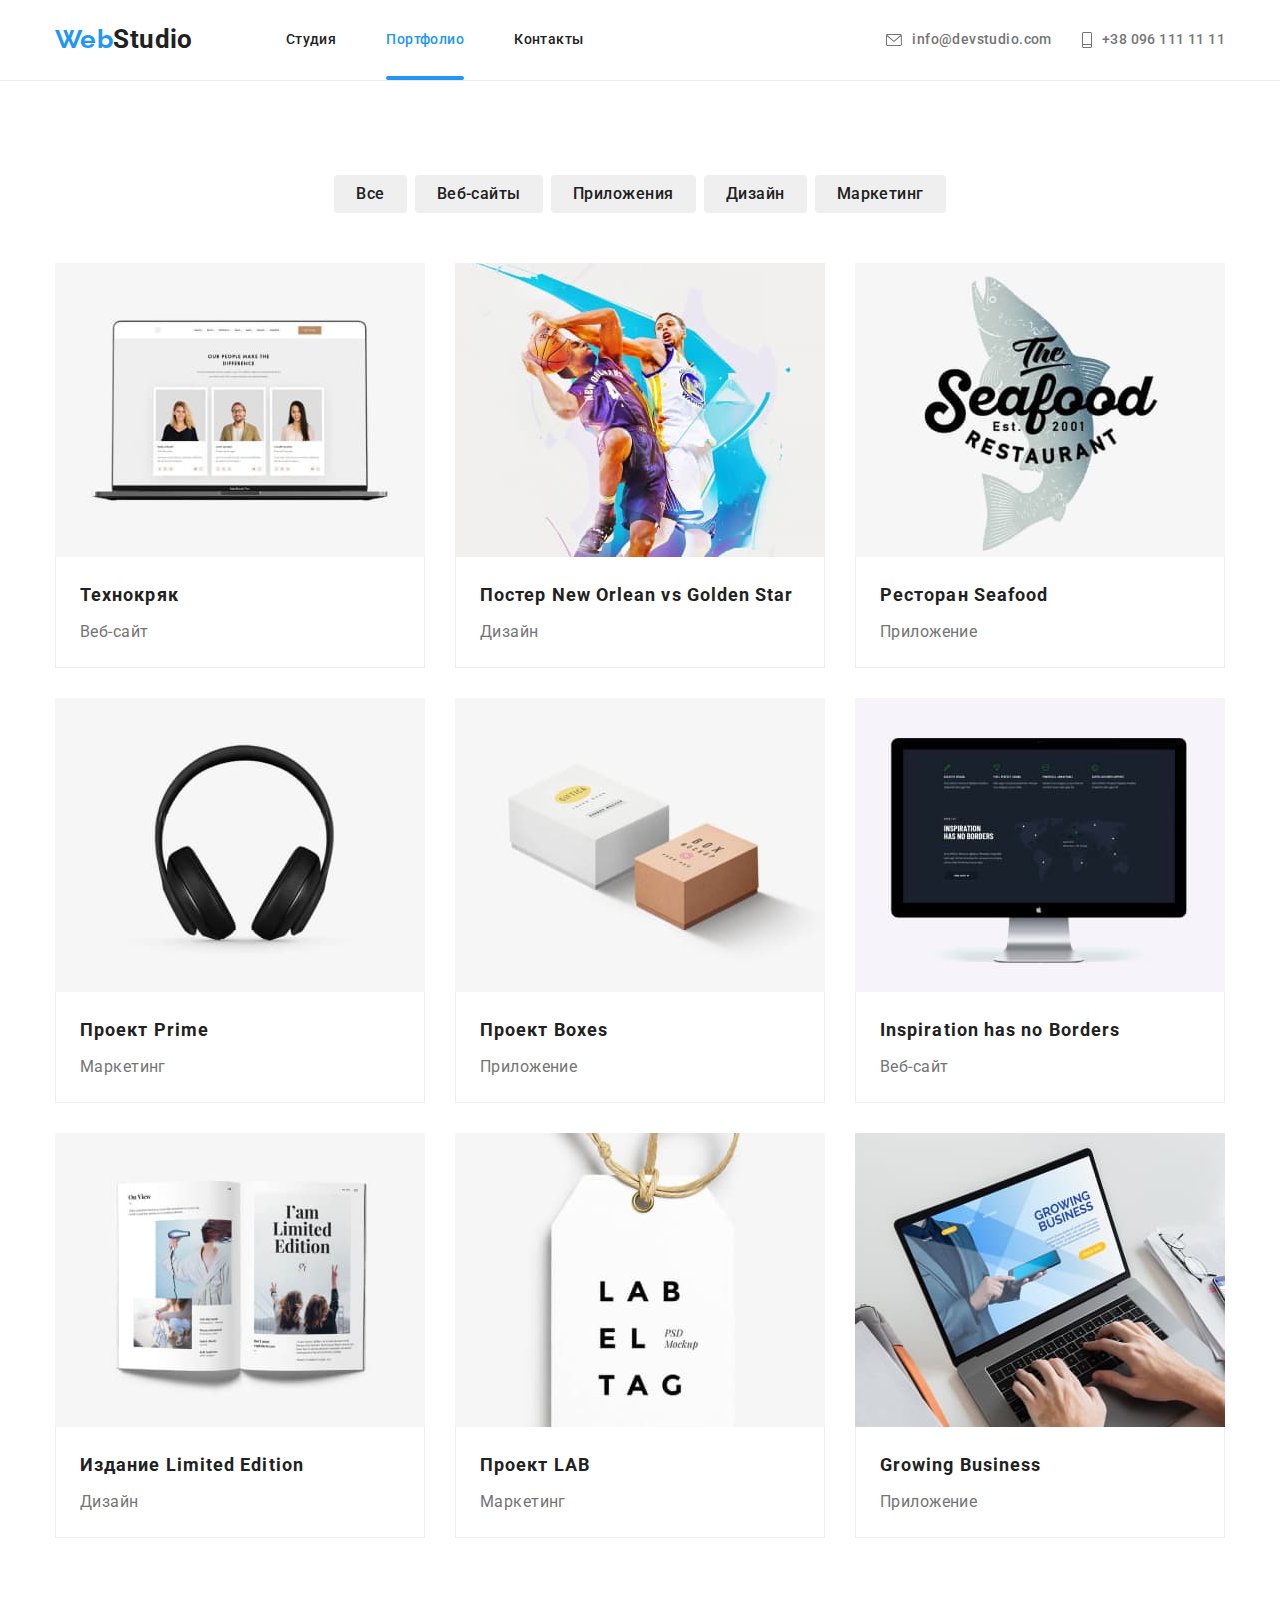
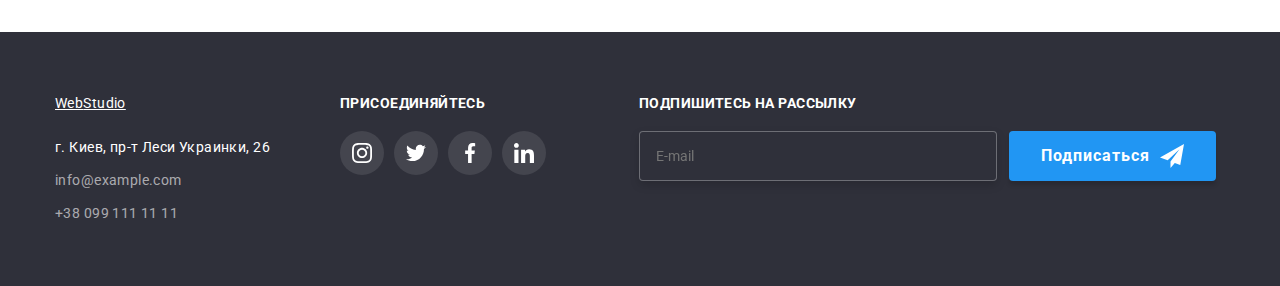
==== commit 62df9558: "Хедер зробив по БЄМ" ====
--- a/portfolio.html
+++ b/portfolio.html
@@ -17,33 +17,34 @@
 </head>
 <body>
     <!--Шапка Сайта-->
-    <header class="page-header portfolio">
+    <header class="page-header">
         <div class="container">
             <nav class="main-nav">
-                <a href="./index.html" class="logo">
-                    <span class="logo-title">Web</span>Studio
+                <a href="./index.html" class="main-nav__logo">
+                    <span class="main-nav__logo-title">Web</span>Studio
                 </a>
-
+    
                 <ul class="site-nav list">
-                    <li class="item"><a href="./index.html" class="link ">Студия</a></li>
-                    <li class="item"><a href="./portfolio.html" class="link current">Портфолио</a></li>
-                    <li class="item"><a href="" class="link">Контакты</a></li>
+                    <li class="site-nav__item"><a href="./index.html"
+                            class="site-nav__link  link">Студия</a></li>
+                    <li class="site-nav__item"><a href="./portfolio.html" class="site-nav__link link site-nav__current">Портфолио</a></li>
+                    <li class="site-nav__item"><a href="" class="site-nav__link link">Контакты</a></li>
                 </ul>
             </nav>
             <!--Поле адресу-->
-                <ul class="auth-nav list">
-                    <li class="item"><a href="mailto:info@example.com" class="link adres">
-                            <svg class="icon icon-email">
-                                <use href="./images/symbol-defs.svg#icon-email"></use>
-                            </svg>
-                            info@devstudio.com</a></li>
-                    <li class="item"><a href="tel:+380991111111" class="link tel">
-                            <svg class="icon icon-phone">
-                                <use href="./images/symbol-defs.svg#icon-phone"></use>
-                            </svg>
-                            +38 096 111 11 11</a></li>
-                </ul>
-            </div>
+            <ul class="auth-nav list">
+                <li class="auth-nav__item"><a href="mailto:info@example.com" class="auth-nav__link link auth-nav__adres">
+                        <svg class="auth-nav__icon auth-nav__icon-email">
+                            <use href="./images/symbol-defs.svg#icon-email"></use>
+                        </svg>
+                        info@devstudio.com</a></li>
+                <li class="auth-nav__item"><a href="tel:+380991111111" class="auth-nav__link link auth-nav__tel">
+                        <svg class="auth-nav__icon auth-nav__icon-phone">
+                            <use href="./images/symbol-defs.svg#icon-phone"></use>
+                        </svg>
+                        +38 096 111 11 11</a></li>
+            </ul>
+        </div>
     </header>
     
     
--- a/sass/main.css
+++ b/sass/main.css
@@ -178,8 +178,22 @@
   fill: #ffffff;
 }
 
+/*Main-Nav*/
+.main-nav {
+  display: -webkit-box;
+  display: -ms-flexbox;
+  display: flex;
+  -webkit-box-align: center;
+      -ms-flex-align: center;
+          align-items: center;
+}
+
+.main-nav__logo {
+  margin-right: 93px;
+}
+
 /*Logo*/
-.logo {
+.main-nav__logo {
   color: #212121;
   font-family: "Roboto";
   font-weight: 700;
@@ -188,22 +202,22 @@
   text-decoration: none;
 }
 
-.logo > span {
+.main-nav__logo-title {
   color: #2196f3;
   font-family: "Raleway", sans-serif;
   font-weight: 700;
 }
 
 /*Header*/
-.site-nav .link {
+.site-nav__link {
   color: #212121;
   font-weight: 500;
   font-size: 14px;
   line-height: 1.2;
 }
 
-.site-nav .link:hover,
-.site-nav .link:focus {
+.site-nav__link:hover,
+.site-nav__link:focus {
   color: #2196f3;
   -webkit-transition-duration: 250ms;
           transition-duration: 250ms;
@@ -216,11 +230,11 @@
   border-bottom: 1px solid #ececec;
 }
 
-.site-nav .item {
+.site-nav__item {
   position: relative;
 }
 
-.site-nav .link::after {
+.site-nav__link::after {
   content: "";
   position: absolute;
   bottom: -28px;
@@ -231,17 +245,17 @@
   opacity: 0;
 }
 
-.site-nav .link:hover::after,
-.site-nav .link:focus::after {
+.site-nav__link:hover::after,
+.site-nav__link:focus::after {
   opacity: 1;
 }
 
-.site-nav .link.current {
+.site-nav__current {
   color: #2196f3;
 }
 
-.site-nav .link.current::after,
-.site-nav .link.current::after {
+.site-nav__current::after,
+.site-nav__current::after {
   opacity: 1;
 }
 
@@ -251,24 +265,24 @@
   display: flex;
 }
 
-.site-nav .item {
+.site-nav__item {
   margin-right: 50px;
 }
 
-.site-nav .item:last-child {
+.site-nav__item:last-child {
   margin-right: 0px;
 }
 
 /*Auth-nav*/
-.auth-nav .link {
+.auth-nav__link {
   color: #757575;
   font-weight: 500;
   font-size: 14px;
   line-height: 1.2;
 }
 
-.auth-nav .link:hover,
-.auth-nav .link:focus {
+.auth-nav__link:hover,
+.auth-nav__link:focus {
   color: #2196f3;
   -webkit-transition-duration: 250ms;
           transition-duration: 250ms;
@@ -286,16 +300,16 @@
   margin-left: auto;
 }
 
-.auth-nav .item {
+.auth-nav__item {
   margin-right: 30px;
 }
 
-.auth-nav .item:last-child {
+.auth-nav__item:last-child {
   margin-right: 0px;
 }
 
 /*Рівняю телефоні текст*/
-.auth-nav .link {
+.auth-nav__link {
   display: -webkit-box;
   display: -ms-flexbox;
   display: flex;
@@ -322,40 +336,26 @@
   display: flex;
 }
 
-/*Main-Nav*/
-.main-nav {
-  display: -webkit-box;
-  display: -ms-flexbox;
-  display: flex;
-  -webkit-box-align: center;
-      -ms-flex-align: center;
-          align-items: center;
-}
-
-.main-nav .logo {
-  margin-right: 93px;
-}
-
 /*Оформлення іконок SVG*/
-.auth-nav .icon {
-  fill: var(--primary-text-color);
-}
-
-.auth-nav .icon-email {
+.auth-nav__icon {
+  fill: #757575;
+}
+
+.auth-nav__icon-email {
   width: 16px;
   height: 12px;
   margin-right: 10px;
 }
 
-.auth-nav .icon-phone {
+.auth-nav__icon-phone {
   width: 10px;
   height: 16px;
   margin-right: 10px;
 }
 
-.auth-nav .link:hover .icon,
-.auth-nav .link:focus .icon {
-  fill: var(--accent-color);
+.auth-nav__link:hover .icon,
+.auth-nav__link:focus .icon {
+  fill: #2196f3;
   -webkit-transition-duration: 250ms;
           transition-duration: 250ms;
   -webkit-transition-timing-function: cubic-bezier(0.4, 0, 0.2, 1);
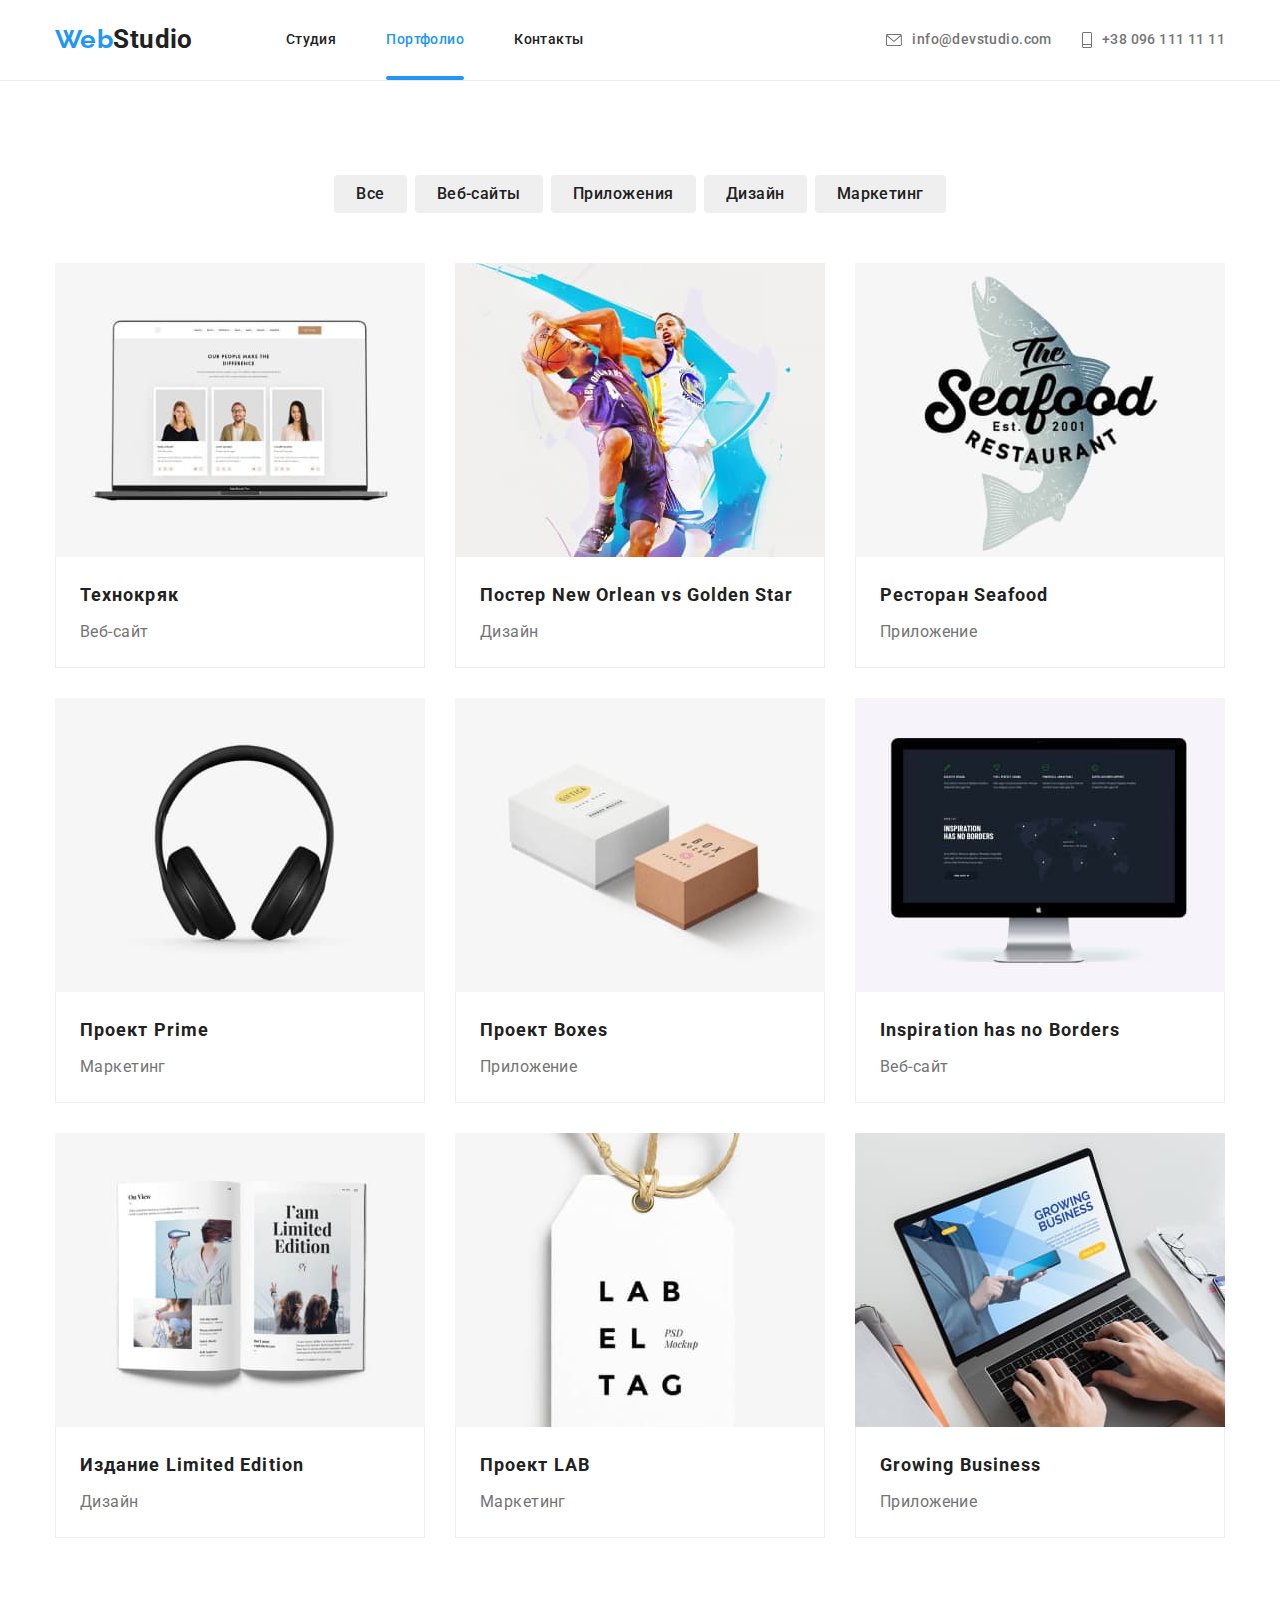
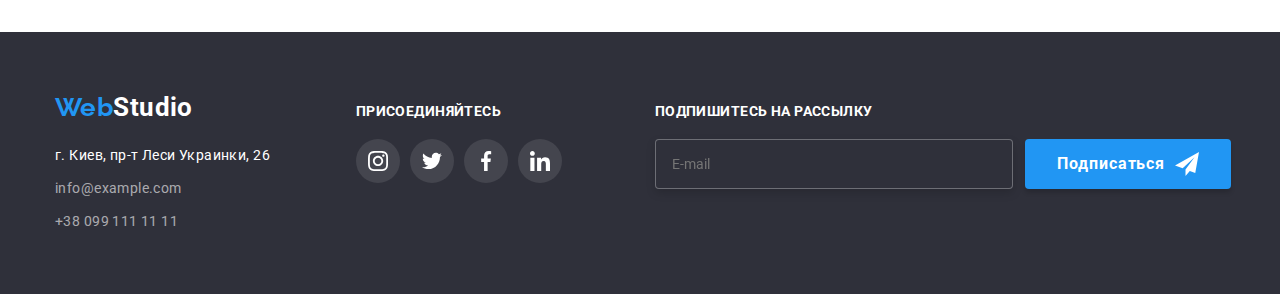
==== commit c702448f: "Поміняв більшість класів по БЄМу" ====
--- a/portfolio.html
+++ b/portfolio.html
@@ -13,7 +13,7 @@
     <link rel="preconnect" href="https://fonts.googleapis.com">
     <link rel="preconnect" href="https://fonts.gstatic.com" crossorigin>
     <link href="https://fonts.googleapis.com/css2?family=Raleway:wght@700&family=Roboto:wght@400;500;700;900&display=swap" rel="stylesheet">
-    <link rel="stylesheet" href="./sass/main.css">
+    <link rel="stylesheet" href="./css/main.min.css">
 </head>
 <body>
     <!--Шапка Сайта-->
@@ -56,28 +56,28 @@
             <h1 class="title primary-title">Меню Категорій</h1>
             <ul class="categories list">
                 <!--Можливо не потрібно але я залишу тут-->
-                <li class="item">
-                    <button type="button" class="button secondary">
+                <li class="categories--item">
+                    <button type="button" class="button button--secondary">
                         Все
                     </button>
                 </li>
-                <li class="item">
-                    <button type="button" class="button secondary">
+                <li class="categories--item">
+                    <button type="button" class="button button--secondary">
                         Веб-сайты
                     </button>
                 </li>
-                <li class="item">
-                    <button type="button" class="button secondary">
+                <li class="categories--item">
+                    <button type="button" class="button button--secondary">
                         Приложения
                     </button>
                 </li>
-                <li class="item">
-                    <button type="button" class="button secondary">
+                <li class="categories--item">
+                    <button type="button" class="button button--secondary">
                         Дизайн
                     </button>
                 </li>
-                <li class="item">
-                    <button type="button" class="button secondary">
+                <li class="categories--item">
+                    <button type="button" class="button button--secondary">
                         Маркетинг
                     </button>
                 </li>
@@ -88,7 +88,7 @@
         <!--Список Фото-Опис-->
         <div class="container cards-description">
             <ul class="cards list">
-                <li class="item">
+                <li class="cards--item">
                     <a href="" class="card-link link">
                         <div class="card-label">
                             <img src="./images/portfolio/01.jpg" alt="Laptop" width="370">
@@ -105,7 +105,7 @@
                         </div>
                     </a>
                 </li>
-                <li class="item">
+                <li class="cards--item">
                     <a href="" class="card-link link">
                         <div class="card-label">
                             <img src="./images/portfolio/02.jpg" alt="Два парня играют в баскетбол" width="370">
@@ -122,7 +122,7 @@
                         </div>
                     </a>
                 </li>
-                <li class="item">
+                <li class="cards--item">
                     <a href="" class="card-link link">
                     <div class="card-label">
                         <img src="./images/portfolio/03.jpg" alt="Изображения рибы" width="370">
@@ -139,7 +139,7 @@
                     </div>
                     </a>
                 </li>
-                <li class="item">
+                <li class="cards--item">
                     <a href="" class="card-link link">
                     
                         <div class="card-label">
@@ -157,7 +157,7 @@
                         </div>
                     </a>
                 </li>
-                <li class="item">
+                <li class="cards--item">
                     <a href="" class="card-link link">
                     <div class="card-label">
                             <img src="./images/portfolio/05.jpg" alt="Две коробкы" width="370">
@@ -174,7 +174,7 @@
                         </div>
                     </a>
                 </li>
-                <li class="item">
+                <li class="cards--item">
                     <a href="" class="card-link link">
                     <div class="card-label">
                             <img src="./images/portfolio/06.jpg" alt="Екран макбука" width="370">
@@ -190,7 +190,7 @@
                         </div>
                     </a>
                 </li>
-                <li class="item">
+                <li class="cards--item">
                     <a href="" class="card-link link">
                         <div class="card-label">
                             <img src="./images/portfolio/07.jpg" alt="Книга" width="370">
@@ -207,7 +207,7 @@
                         </div>
                     </a>
                 </li>
-                <li class="item">
+                <li class="cards--item">
                     <a href="" class="card-link link">
                     <div class="card-label">
                             <img src="./images/portfolio/08.jpg" alt="Картка бренда" width="370">
@@ -223,7 +223,7 @@
                     </div>
                     </a>
                 </li>
-                <li class="item">
+                <li class="cards--item">
                     <a href="" class="card-link link">
                     <div class="card-label">
                             <img src="./images/portfolio/09.jpg" alt="Печатает на ноутбуке" width="370">
@@ -252,8 +252,8 @@
     <footer class="footer">
         <div class="container">
             <div class="logo-address">
-                <a href="./index.html" class="logo">
-                    <span class="logo-title">Web</span>Studio
+                <a href="./index.html" class="main-nav__logo">
+                    <span class="main-nav__logo-title">Web</span>Studio
                 </a>
     
                 <address class="foot">
@@ -303,7 +303,7 @@
                 <form name="signup" class="signup">
                     <input type="email" name="email" placeholder="E-mail">
             
-                    <button class="button primary" type="submit">
+                    <button class="button button--primary" type="submit">
                         Подписаться
                         <svg class="icon">
                             <use href="./images/symbol-defs.svg#telegram"></use>
--- a/css/main.min.css
+++ b/css/main.min.css
@@ -0,0 +1,2 @@
+body{background-color:#fff;color:#757575;font-family:"Roboto", sans-serif;font-size:14px;line-height:1.71;letter-spacing:0.03em}.list{padding:0;margin:0;list-style:none}.link{text-decoration:none}img{display:block}body li{list-style-type:none}ul{padding:0px;margin:0px}h1,h2,h3,h4,h5,h6{margin:0px}p{margin:0px}.container{margin-left:auto;margin-right:auto;width:1200px;padding-left:15px;padding-right:15px}.section{padding-top:94px;padding-bottom:94px}.title{color:#212121;font-weight:700}.button{color:#fff;font-weight:700;font-size:16px;line-height:1.875;letter-spacing:0.06em;text-decoration:none}.button--primary{background-color:#2196f3;padding:10px 32px}.button--primary:hover{cursor:pointer;-webkit-transition-duration:250ms;transition-duration:250ms;-webkit-transition-timing-function:cubic-bezier(0.4, 0, 0.2, 1);transition-timing-function:cubic-bezier(0.4, 0, 0.2, 1)}.button--primary{-webkit-box-shadow:0px 4px 4px rgba(0,0,0,0.15);box-shadow:0px 4px 4px rgba(0,0,0,0.15)}button{border:0px;border-radius:4px}.button--secondary{padding:6px 22px;font-weight:500;line-height:1.62;letter-spacing:0.03em;color:#212121}.button--secondary:hover,.button--secondary:focus{background-color:#2196f3;color:#fff;-webkit-box-shadow:0px 3px 1px rgba(0,0,0,0.1),0px 1px 2px rgba(0,0,0,0.08),0px 2px 2px rgba(0,0,0,0.12);box-shadow:0px 3px 1px rgba(0,0,0,0.1),0px 1px 2px rgba(0,0,0,0.08),0px 2px 2px rgba(0,0,0,0.12);cursor:pointer;-webkit-transition-duration:250ms;transition-duration:250ms;-webkit-transition-timing-function:cubic-bezier(0.4, 0, 0.2, 1);transition-timing-function:cubic-bezier(0.4, 0, 0.2, 1)}.social{display:-webkit-box;display:-ms-flexbox;display:flex;padding-right:32px;padding-left:32px}.social a{width:44px;height:44px;display:-webkit-box;display:-ms-flexbox;display:flex;-webkit-box-pack:center;-ms-flex-pack:center;justify-content:center;-webkit-box-align:center;-ms-flex-align:center;align-items:center}.social a{margin-right:10px}.social a:last-child{margin-right:0px}.social .icon{width:20px;height:20px;fill:#afb1b8}.social a:hover,.social a:focus{background-color:#2196f3;border-radius:50%;cursor:pointer;-webkit-transition-duration:250ms;transition-duration:250ms;-webkit-transition-timing-function:cubic-bezier(0.4, 0, 0.2, 1);transition-timing-function:cubic-bezier(0.4, 0, 0.2, 1)}.social a:hover .icon,.social a:focus .icon{fill:#fff}.main-nav{display:-webkit-box;display:-ms-flexbox;display:flex;-webkit-box-align:center;-ms-flex-align:center;align-items:center}.main-nav__logo{margin-right:93px}.main-nav__logo{color:#212121;font-family:"Roboto";font-weight:700;font-size:26px;line-height:1.2;text-decoration:none}.main-nav__logo-title{color:#2196f3;font-family:"Raleway", sans-serif;font-weight:700}.site-nav__link{color:#212121;font-weight:500;font-size:14px;line-height:1.2}.site-nav__link:hover,.site-nav__link:focus{color:#2196f3;-webkit-transition-duration:250ms;transition-duration:250ms;-webkit-transition-timing-function:cubic-bezier(0.4, 0, 0.2, 1);transition-timing-function:cubic-bezier(0.4, 0, 0.2, 1)}header{border-bottom:1px solid #ececec}.site-nav__item{position:relative}.site-nav__link::after{content:"";position:absolute;bottom:-28px;left:0;width:100%;border:2px solid #2196f3;border-radius:2px;opacity:0}.site-nav__link:hover::after,.site-nav__link:focus::after{opacity:1}.site-nav__current{color:#2196f3}.site-nav__current::after,.site-nav__current::after{opacity:1}.site-nav{display:-webkit-box;display:-ms-flexbox;display:flex}.site-nav__item{margin-right:50px}.site-nav__item:last-child{margin-right:0px}.auth-nav__link{color:#757575;font-weight:500;font-size:14px;line-height:1.2}.auth-nav__link:hover,.auth-nav__link:focus{color:#2196f3;-webkit-transition-duration:250ms;transition-duration:250ms;-webkit-transition-timing-function:cubic-bezier(0.4, 0, 0.2, 1);transition-timing-function:cubic-bezier(0.4, 0, 0.2, 1)}.auth-nav{display:-webkit-box;display:-ms-flexbox;display:flex;-webkit-box-align:center;-ms-flex-align:center;align-items:center;margin-left:auto}.auth-nav__item{margin-right:30px}.auth-nav__item:last-child{margin-right:0px}.auth-nav__link{display:-webkit-box;display:-ms-flexbox;display:flex;-webkit-box-align:center;-ms-flex-align:center;align-items:center}.page-header{display:-webkit-box;display:-ms-flexbox;display:flex;-webkit-box-align:center;-ms-flex-align:center;align-items:center;padding-top:24px;padding-bottom:25px}.page-header .container{display:-webkit-box;display:-ms-flexbox;display:flex}.auth-nav__icon{fill:#757575}.auth-nav__icon-email{width:16px;height:12px;margin-right:10px}.auth-nav__icon-phone{width:10px;height:16px;margin-right:10px}.auth-nav__link:hover .auth-nav__icon,.auth-nav__link:focus .auth-nav__icon{fill:#2196f3;-webkit-transition-duration:250ms;transition-duration:250ms;-webkit-transition-timing-function:cubic-bezier(0.4, 0, 0.2, 1);transition-timing-function:cubic-bezier(0.4, 0, 0.2, 1)}.hero--title{color:#fff;font-weight:900;font-size:44px;line-height:1.36;letter-spacing:0.06em;text-transform:uppercase;margin-bottom:30px}.hero{text-align:center;max-width:1600px;height:600px;margin-right:auto;margin-left:auto;background-image:-webkit-gradient(linear, left top, right top, from(rgba(47,48,58,0.4)), to(rgba(47,48,58,0.4))),url("../images/hero/Img.jpg");background-image:linear-gradient(to right, rgba(47,48,58,0.4), rgba(47,48,58,0.4)),url("../images/hero/Img.jpg")}.hero--container{padding-top:200px;padding-bottom:200px}.description--title{font-size:14px;line-height:1.14;text-transform:uppercase}.description.section{padding-bottom:0px}.description--item{text-decoration:none}.description--list{display:-webkit-box;display:-ms-flexbox;display:flex}.description--title{margin-bottom:10px}.description--item{margin-right:30px;max-width:270px}.description--item:last-child{margin-right:0px}.des-label{width:270px;height:120px;background-color:#f5f4fa;margin-bottom:30px}.des-label--icon{width:70px;height:70px;position:relative;top:25px;left:100px}.whatwedo--title{font-size:36px;line-height:1.16;text-align:center;margin-bottom:50px}.whatwedo--list{display:-webkit-box;display:-ms-flexbox;display:flex}.whatwedo--item{margin-right:30px;position:relative}.whatwedo--item:last-child{margin-right:0px}.whatwedo--list .label--title{font-size:14px;line-height:1.14;text-transform:uppercase;color:#fff}.whatwedo--list .label{display:-webkit-box;display:-ms-flexbox;display:flex;-webkit-box-align:center;-ms-flex-align:center;align-items:center;-webkit-box-pack:center;-ms-flex-pack:center;justify-content:center;height:70px;width:100%;position:absolute;bottom:0;background-color:rgba(47,48,58,0.8)}.team--title{font-size:36px;line-height:1.16;text-align:center;margin-bottom:50px}.team--list .team--title{font-weight:500;font-size:16px;line-height:1.18;text-align:center;margin-bottom:10px}.team{background-color:#f5f4fa}.team--list{display:-webkit-box;display:-ms-flexbox;display:flex}.team--item{margin-right:30px;background-color:#fff;-webkit-box-shadow:0px 1px 3px rgba(0,0,0,0.12),0px 1px 1px rgba(0,0,0,0.14),0px 2px 1px rgba(0,0,0,0.2);box-shadow:0px 1px 3px rgba(0,0,0,0.12),0px 1px 1px rgba(0,0,0,0.14),0px 2px 1px rgba(0,0,0,0.2);border-radius:0px 0px 4px 4px}.team--item:last-child{margin-right:0px}.team--text{text-align:center;margin-bottom:16px}.team--item-wraper{padding-top:30px;padding-bottom:30px}.clients--title{font-size:36px;line-height:1.16;text-align:center;margin-bottom:50px}.clients{padding-top:91px;padding-bottom:94px}.clients--logo{display:-webkit-box;display:-ms-flexbox;display:flex}.clients--logo .logo{width:106px;height:60px}.logo{fill:#afb1b8}.clients--link{width:170px;height:92px;border:1px solid #afb1b8;border-radius:4px;display:-webkit-box;display:-ms-flexbox;display:flex;-webkit-box-pack:center;-ms-flex-pack:center;justify-content:center;-webkit-box-align:center;-ms-flex-align:center;align-items:center}.clients--logo .link:hover .logo,.clients--logo .link:focus .logo{fill:#2196f3;-webkit-transition-duration:250ms;transition-duration:250ms;-webkit-transition-timing-function:cubic-bezier(0.4, 0, 0.2, 1);transition-timing-function:cubic-bezier(0.4, 0, 0.2, 1)}.clients--logo .link:hover,.clients--logo .link:focus{border-color:#2196f3;-webkit-transition-duration:250ms;transition-duration:250ms;-webkit-transition-timing-function:cubic-bezier(0.4, 0, 0.2, 1);transition-timing-function:cubic-bezier(0.4, 0, 0.2, 1)}.clients--logo a{margin-right:30px}.clients--logo a:last-child{margin-right:0px}.hero .backdrop{position:fixed;top:0;left:0;width:100%;height:100%;z-index:10;background-color:rgba(0,0,0,0.2);-webkit-transition-duration:250ms;transition-duration:250ms;-webkit-transition-timing-function:cubic-bezier(0.4, 0, 0.2, 1);transition-timing-function:cubic-bezier(0.4, 0, 0.2, 1)}.hero .backdrop.is-hidden{opacity:0;pointer-events:none}.hero .modal{position:absolute;top:50%;left:50%;-webkit-transform:translate(-50%, -50%);transform:translate(-50%, -50%);width:528px;background-color:#fff;-webkit-box-shadow:0px 1px 3px rgba(0,0,0,0.12),0px 1px 1px rgba(0,0,0,0.14),0px 2px 1px rgba(0,0,0,0.2);box-shadow:0px 1px 3px rgba(0,0,0,0.12),0px 1px 1px rgba(0,0,0,0.14),0px 2px 1px rgba(0,0,0,0.2);border-radius:4px}.modal-close{position:absolute;top:8px;right:8px;width:30px;height:30px;background-color:#fff;border:1px solid rgba(0,0,0,0.1);border-radius:50%}.modal .icon.close{position:relative;top:9px;left:9px;-webkit-transform:translate(-8px, -7px);transform:translate(-8px, -7px);width:11px;height:11px;cursor:pointer}.modal .title{padding-top:40px;margin-bottom:12px;font-size:20px;line-height:23px;letter-spacing:0.03em}.modal-list .item{margin-bottom:10px}.modal-list .item:last-child{margin-bottom:20px}.modal .button.primary{margin-top:30px}.modal-list .item{position:relative}.modal-list input{border:1px solid rgba(33,33,33,0.2);-webkit-box-sizing:border-box;box-sizing:border-box;border-radius:4px;width:448px;height:40px;padding-left:42px}.modal-form{width:448px;margin-right:auto;margin-left:auto}.modal .icon{width:18px;height:18px;position:absolute;top:35px;left:12px}.modal .coment{padding-left:16px}.modal .modal-close:focus .icon,.modal .modal-close:hover .icon{fill:#2196f3;-webkit-transition-duration:250ms;transition-duration:250ms;-webkit-transition-timing-function:cubic-bezier(0.4, 0, 0.2, 1);transition-timing-function:cubic-bezier(0.4, 0, 0.2, 1)}.modal input:focus+.icon{fill:#2196f3}.modal .checkbox-link{color:#2196f3}.modal .coment{height:120px;padding-bottom:80px}.modal .item{text-align:left}.modal .modal-close{cursor:pointer}.modal .checkbox{-webkit-appearance:none;-moz-appearance:none;appearance:none}.modal .icon-checkbox{width:16px;height:15px;position:absolute;border:2px solid #212121;border-radius:2px;margin-left:-24px}.modal .label-check{padding-left:24px;margin-left:12px;display:-webkit-box;display:-ms-flexbox;display:flex;-webkit-box-align:center;-ms-flex-align:center;align-items:center}.modal .checkbox:checked+.icon-checkbox{border:2px solid #2196f3;background-color:#2196f3;background-image:url(../images/full-check.svg);background-size:contain;background-origin:border-box;-webkit-filter:drop-shadow(0px 4px 4px rgba(0,0,0,0.25));filter:drop-shadow(0px 4px 4px rgba(0,0,0,0.25))}.modal input:hover{cursor:pointer}.modal .label-check:hover{cursor:pointer}.modal .button.primary{width:200px}.modal-form{padding-bottom:40px}.primary-title{display:none}.cards .title{font-size:18px;line-height:2;letter-spacing:0.06em}.cards p{font-size:16px;line-height:1.87}.categories-button .categories{display:-webkit-box;display:-ms-flexbox;display:flex;-webkit-box-pack:center;-ms-flex-pack:center;justify-content:center;margin-bottom:50px}.cards{margin-top:-30px}.categories--item{margin-right:8px}.categories--item:last-child{margin-right:0px}.cards{display:-webkit-box;display:-ms-flexbox;display:flex;-ms-flex-wrap:wrap;flex-wrap:wrap}.cards--item{margin-right:30px;margin-top:30px}.cards--item:nth-child(3n+3){margin-right:0px}.cards--item:hover{-webkit-box-shadow:0px 1px 1px rgba(0,0,0,0.12),0px 4px 4px rgba(0,0,0,0.06),1px 4px 6px rgba(0,0,0,0.16);box-shadow:0px 1px 1px rgba(0,0,0,0.12),0px 4px 4px rgba(0,0,0,0.06),1px 4px 6px rgba(0,0,0,0.16);cursor:pointer;-webkit-transition-duration:250ms;transition-duration:250ms;-webkit-transition-timing-function:cubic-bezier(0.4, 0, 0.2, 1);transition-timing-function:cubic-bezier(0.4, 0, 0.2, 1)}.cards .cards-wraper{padding:20px 24px 20px 24px;border:1px solid #eeeeee;border-top:none}.cards-wraper .title{margin-bottom:4px}.cards img{display:block;max-width:100%;height:auto}.card-label .text{width:370px;color:#fff;font-size:18px;line-height:28px;padding-top:63px;padding-left:24px;padding-right:24px;padding-bottom:63px}.card-link{position:relative}.card-label{height:294px;overflow:hidden}.card-label .text{background-color:rgba(33,150,243,0.9);-webkit-transition-duration:250ms;transition-duration:250ms;-webkit-transition-timing-function:cubic-bezier(0.4, 0, 0.2, 1);transition-timing-function:cubic-bezier(0.4, 0, 0.2, 1)}.cards--item:hover .card-label .text{-webkit-transform:translateY(-294px);transform:translateY(-294px)}.cards-wraper p{color:#757575}.footer .link,.footer .link{color:rgba(255,255,255,0.6)}.footer .link:hover,.footer .link:focus{color:#2196f3;-webkit-transition-duration:250ms;transition-duration:250ms;-webkit-transition-timing-function:cubic-bezier(0.4, 0, 0.2, 1);transition-timing-function:cubic-bezier(0.4, 0, 0.2, 1)}.footer-address,.footer .main-nav__logo{color:#fff}.footer{background-color:#2f303a}.foot{max-width:231px;font-weight:400;font-style:normal;margin-top:20px}.footer{padding-top:60px;padding-bottom:60px}.footer .container{display:-webkit-box;display:-ms-flexbox;display:flex;-webkit-box-align:baseline;-ms-flex-align:baseline;align-items:baseline}.footer .logo-address{margin-right:70px}.submit .icon{width:24px;height:24px;margin-left:10px}.submit .button--primary{display:-webkit-box;display:-ms-flexbox;display:flex;-webkit-box-align:center;-ms-flex-align:center;align-items:center}.submit .signup{display:-webkit-box;display:-ms-flexbox;display:flex}.signup input{margin-right:12px;width:358px;height:50px;border:1px solid rgba(255,255,255,0.3);-webkit-box-sizing:border-box;box-sizing:border-box;-webkit-filter:drop-shadow(0px 4px 4px rgba(0,0,0,0.15));filter:drop-shadow(0px 4px 4px rgba(0,0,0,0.15));border-radius:4px;background-color:#2f303a;color:#fff;padding-left:16px}.submit .title{color:#fff;font-size:14px;line-height:16px;text-transform:uppercase;margin-bottom:20px}.join .title{color:#fff;font-size:14px;line-height:16px;text-transform:uppercase;margin-bottom:20px}.join-list{display:-webkit-box;display:-ms-flexbox;display:flex}.join .icon{width:20px;height:20px;fill:#fff}.join a{width:44px;height:44px;border-radius:50%;background-color:rgba(255,255,255,0.1);display:-webkit-box;display:-ms-flexbox;display:flex;-webkit-box-pack:center;-ms-flex-pack:center;justify-content:center;-webkit-box-align:center;-ms-flex-align:center;align-items:center}.join a:hover,.join a:focus{background-color:#2196f3;-webkit-transition-duration:250ms;transition-duration:250ms;-webkit-transition-timing-function:cubic-bezier(0.4, 0, 0.2, 1);transition-timing-function:cubic-bezier(0.4, 0, 0.2, 1)}.join a{margin-right:10px}.join a:last-child{margin-right:0px}.footer .join{margin-right:93px}.foot .link.adres{display:inherit;margin-top:9px;margin-bottom:9px}
+/*# sourceMappingURL=main.min.css.map */